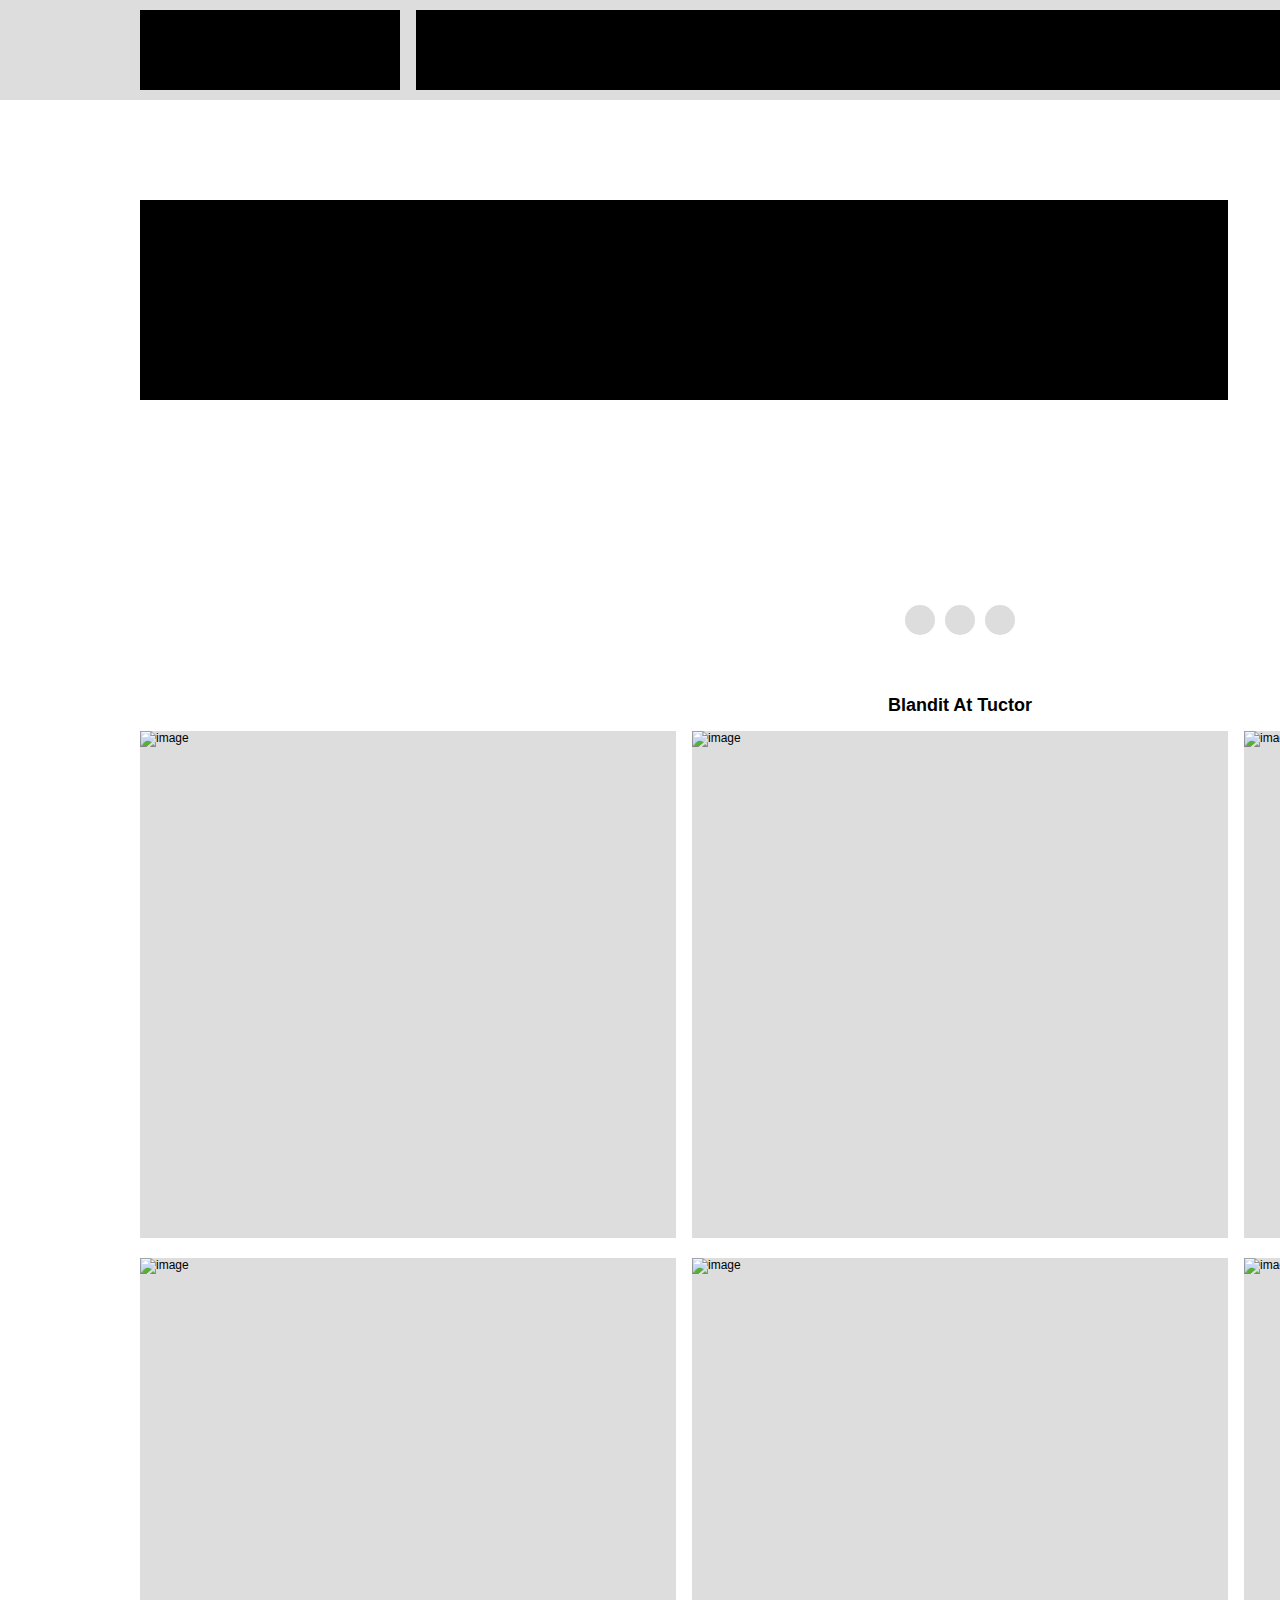
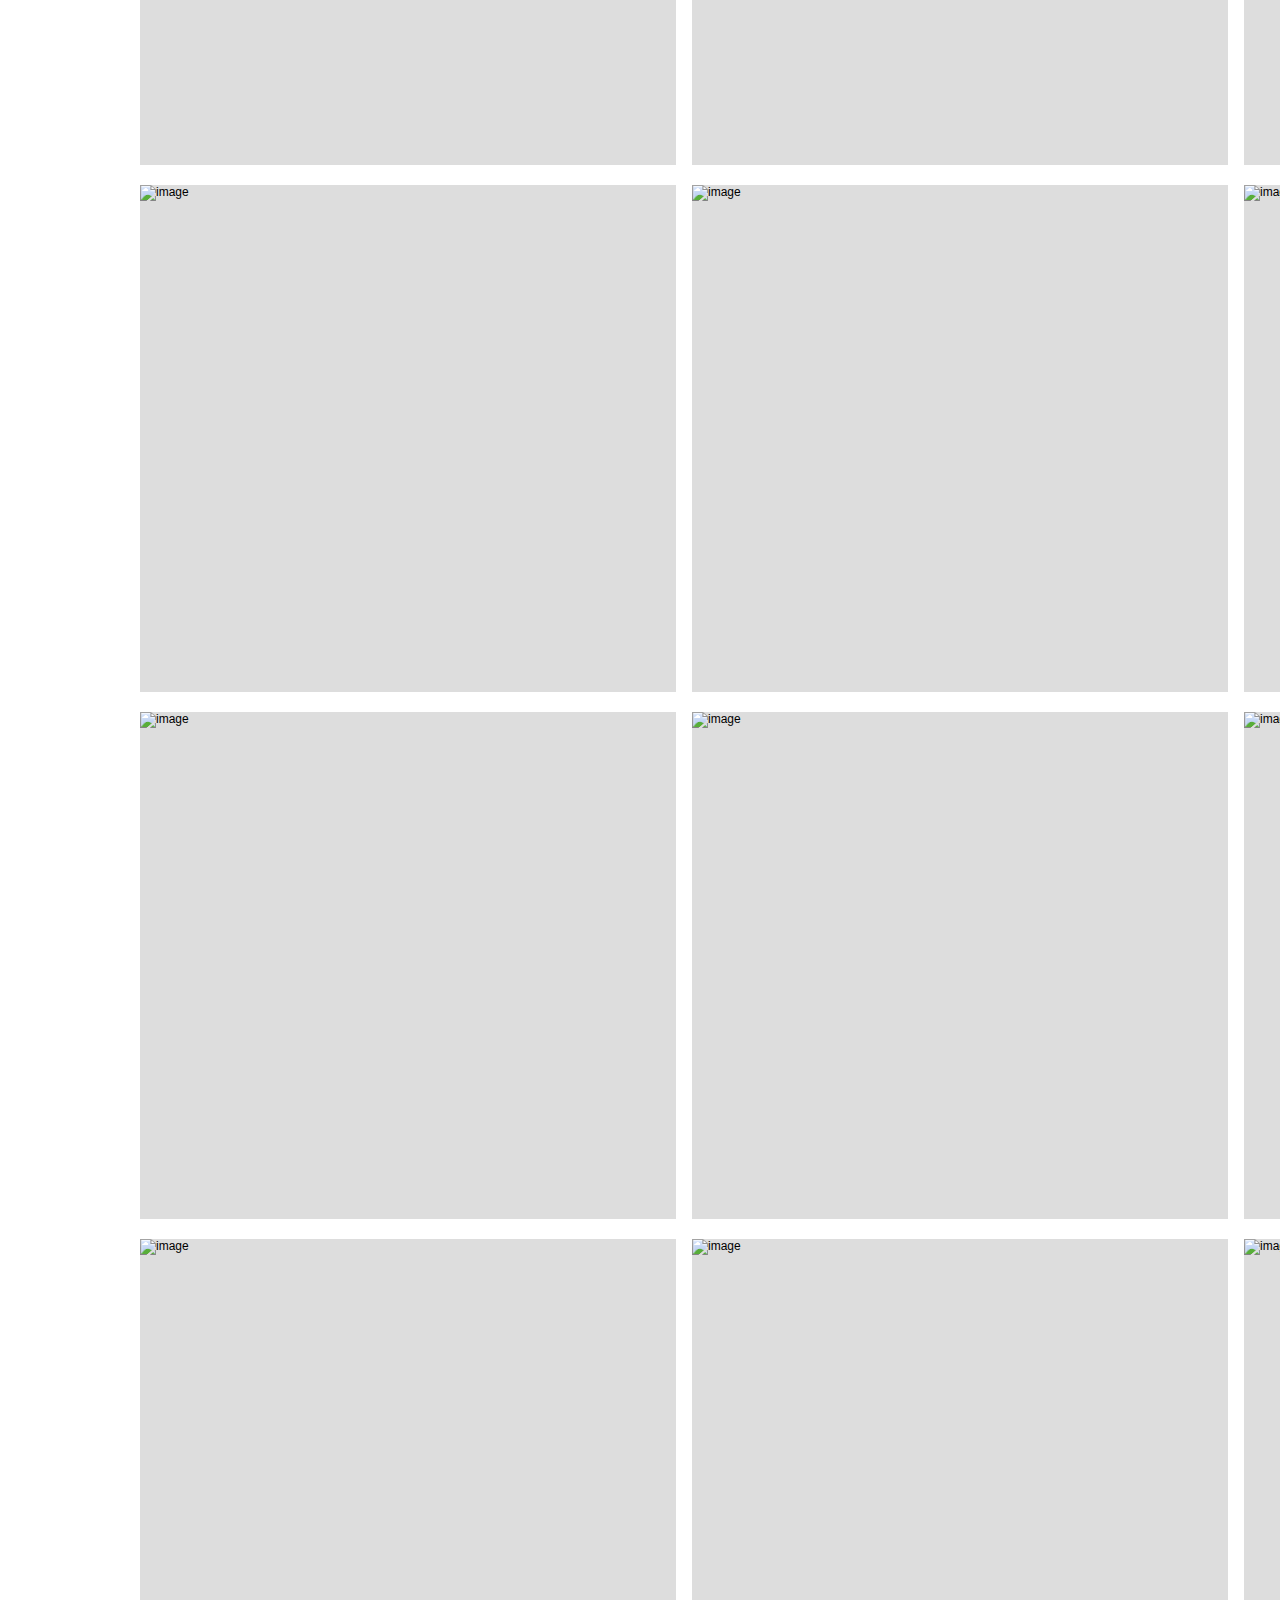
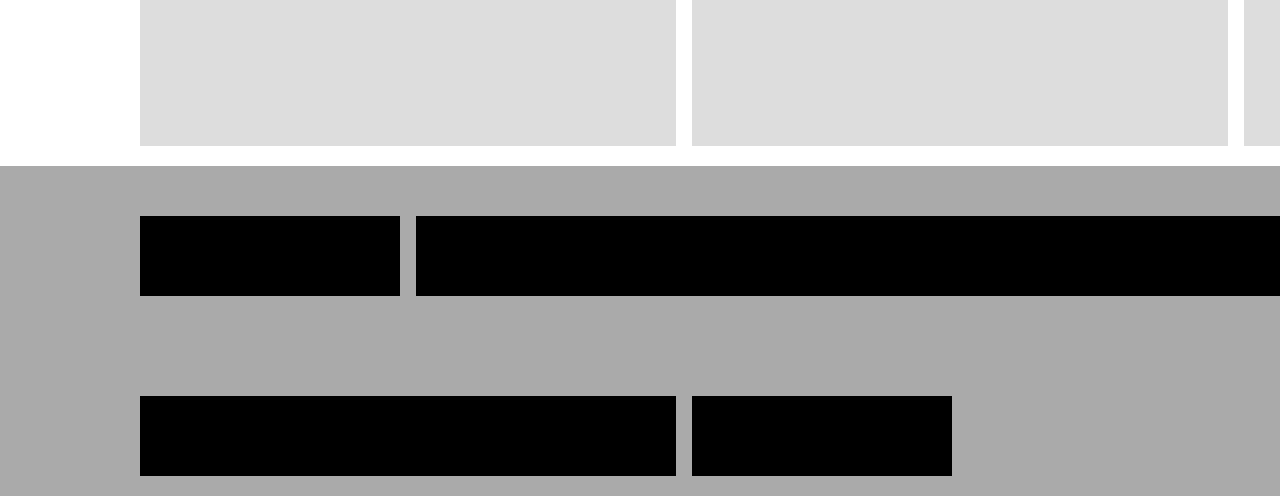
==== gallery.html @ 130a2995 "adding folders and files from original given FIP folder" ====
<!DOCTYPE html>
<html lang="en">
<head>
<meta charset="UTF-8">
<title>Web Page</title>
<link href="css/main.css" rel="stylesheet" type="text/css">
</head>
<!-- students must convert divs to semantic tags -->
<body>
	<div id="container">
        
        <div id="header-con">
            <div id="main-header" class="grid-con">
                <div id="header-box1" class="box-color">
                </div>
                <div id="main-nav" class="box-color">
                </div>
                <div id="header-box2" class="box-color">
                </div>
            </div>
        </div> 

        <main>

            <div id="gallery-hero-con">
                <div class="grid-con">
                    <div id="gallery-text" class="box-color">
                    </div>
                    <div id="gallery-controls">
                        <span class="dot"></span>
                        <span class="dot"></span>
                        <span class="dot"></span>
                    </div>
                </div>
            </div>
     
            <div class="grid-con" id="gallery">
                <h2>Blandit At Tuctor</h2>
                <div class="gallery-box">
                    <img src="https://via.placeholder.com/536x242" alt="image">
                </div>
                <div class="gallery-box">
                    <img src="https://via.placeholder.com/536x242" alt="image">
                </div>
                <div class="gallery-box">
                    <img src="https://via.placeholder.com/536x242" alt="image">
                </div>
                <div class="gallery-box">
                    <img src="https://via.placeholder.com/536x242" alt="image">
                </div>
                <div class="gallery-box">
                    <img src="https://via.placeholder.com/536x242" alt="image">
                </div>
                <div class="gallery-box">
                    <img src="https://via.placeholder.com/536x242" alt="image">
                </div>
                <div class="gallery-box">
                    <img src="https://via.placeholder.com/536x242" alt="image">
                </div>
                <div class="gallery-box">
                    <img src="https://via.placeholder.com/536x242" alt="image">
                </div>
                <div class="gallery-box">
                    <img src="https://via.placeholder.com/536x242" alt="image">
                </div>
                <div class="gallery-box">
                    <img src="https://via.placeholder.com/536x242" alt="image">
                </div>
                <div class="gallery-box">
                    <img src="https://via.placeholder.com/536x242" alt="image">
                </div>
                <div class="gallery-box">
                    <img src="https://via.placeholder.com/536x242" alt="image">
                </div>
                <div class="gallery-box">
                    <img src="https://via.placeholder.com/536x242" alt="image">
                </div>
                <div class="gallery-box">
                    <img src="https://via.placeholder.com/536x242" alt="image">
                </div>
                <div class="gallery-box">
                    <img src="https://via.placeholder.com/536x242" alt="image">
                </div>
            </div>         
        </main>

        <div id="footer-con">
            <div class="grid-con" id="footer">
                <div id="footer-logo" class="box-color">
                </div>
                <div id="footer-nav" class="box-color">
                </div>
                <div id="footer-newsletter1" class="box-color">
                </div>
                <div id="footer-newsletter2" class="box-color">
                </div>
                <div id="footer-social" class="box-color">
                </div>
            </div>
        </div>

    </div><!--end container-->  
</body>
</html>
---- css/main.css ----
@charset "UTF-8";
/* CSS Document */

/*Remove this rule on your HTML elements as you start to fill them with content*/

.box-color {
	color: #fff;
	background: #000;
	text-align: center;
	margin: 0;
}

/*basic reset*/

/*browsers have built in values for elements so we'll reset a few things to zero, you can add to this or remove items as needed*/

div,p,body,header,footer,section,article,nav { 
	margin: 0; 
	padding: 0; 
}	

img { 
	border: none; /*Remove border if image is a link*/
	margin: 0; 
	padding: 0; 
}

/*html selectors*/

body {
	font-family: "Helvetica Neue", Helvetica, Arial, sans-serif;
	font-size: 12px;
}

/* Remove underlines from links */

a {
	text-decoration: none;
}

/*hide elements from browser but show for doc outline*/

.hidden {
	display: none;
}


/*Common page elements  */

/*This is essentially a box that we place the whole site in.  
We center the box using margin 0 auto and give it a fixed width of 1920px.
1920px would fit a large monitor or tv. Sizes will vary depending on the projects
you work on and the intended audience */

#container {
	margin: 0 auto;
	width: 1920px;
}

/* this is our grid based off of our XD file */
.grid-con {
	display: grid;
	grid-template-columns: repeat(12, 122px);
	grid-column-gap: 16px;
	padding-left: 140px;
	padding-right: 140px;
}

#header-con {
	background-color: #ddd;
	padding-top: 10px;
	padding-bottom: 10px;
}

#header-box1 {
	grid-column: 1/3;
	/* Remove as content will dictate height */
	height: 80px;
}

#main-nav {
	grid-column: 3/11;
	/* Remove as content will dictate height */
	height: 80px;
}

#header-box2 {
	grid-column: 11/-1;
	/* Remove as content will dictate height */
	height: 80px;
}

/* Specific to index page desktop  */

#hero {
	margin-top: 100px;
}

#hero-text {
	grid-column: 1/8;
	/* Remove as content will dictate height */
	height: 582px;
}

#hero-image {
	grid-column: 8/-1;
	/* Remove as content will dictate height */
	height: 582px;
}

#products {
	margin-top: 100px;
	margin-bottom: 100px;
}

#products h2 {
	grid-column: 1/-1;
	text-align: center;
}

#product1 {
	grid-column: 1/5;
	/* Remove as content will dictate height */
	height: 507px;
}

#product2 {
	grid-column: 5/9;
	/* Remove as content will dictate height */
	height: 507px;
}

#product3 {
	grid-column: 9/-1;
	/* Remove as content will dictate height */
	height: 507px;
}

.product-box {
	background-color: #ddd;
}

#about-con {
	background-color: #ddd;
	padding-top: 10px;
	padding-bottom: 10px;
}

#about-title {
	text-align: center;
}

#about-text {
	grid-column: 1/8;
	/* Remove as content will dictate height */
	height: 700px;
}

#about-image {
	grid-column: 8/-1;
	/* Remove as content will dictate height */
	height: 700px;
}

#contact {
	margin-top: 100px;
	margin-bottom: 100px;
}

#contact-text {
	grid-column: 1/8;
	/* Remove as content will dictate height */
	height: 700px;
}

#contact-form {
	grid-column: 8/-1;
	/* Remove as content will dictate height */
	height: 700px;
}

/*Common page elements  */

#footer-con {
	background-color: #aaaaaa;
	padding-top: 50px;
	padding-bottom: 20px;
}

#footer-logo {
	grid-column: 1/3;
	/* Remove as content will dictate height */
	height: 80px;
}

#footer-nav {
	grid-column: 3/-1;
	/* Remove as content will dictate height */
	height: 80px;
	margin-bottom: 100px;
}

#footer-newsletter1 {
	grid-column: 1/5;
	/* Remove as content will dictate height */
	height: 80px;
}

#footer-newsletter2 {
	grid-column: 5/7;
	/* Remove as content will dictate height */
	height: 80px;
}

#footer-social {
	grid-column: 11/-1;
	/* Remove as content will dictate height */
	height: 80px;
}



/* gallery page */

#gallery-hero-con {
	background-color: #aaaaaa;
	background: url("https://via.placeholder.com/1920x580");
	height: 580px;
}

#gallery-text {
	grid-column: 1/9;
	/* Remove as content will dictate height */
	height: 200px;
	margin-top: 100px;
}

#gallery-controls {
	margin-top: 200px;
	grid-column: 6/8;
	display: flex;
	justify-content: center;
	align-items: center;
}

.dot {
	background-color: #dddddd;
	height: 30px;
	width: 30px;
	border-radius: 50%;
	margin: 5px;
  }

#gallery h2 {
	grid-column: 1/-1;
	text-align: center;
  }

.gallery-box {
	background-color: #ddd;
	grid-column: span 4 / span 4;
	/* Remove as content will dictate height */
	height: 507px;
	margin-bottom: 20px;
}
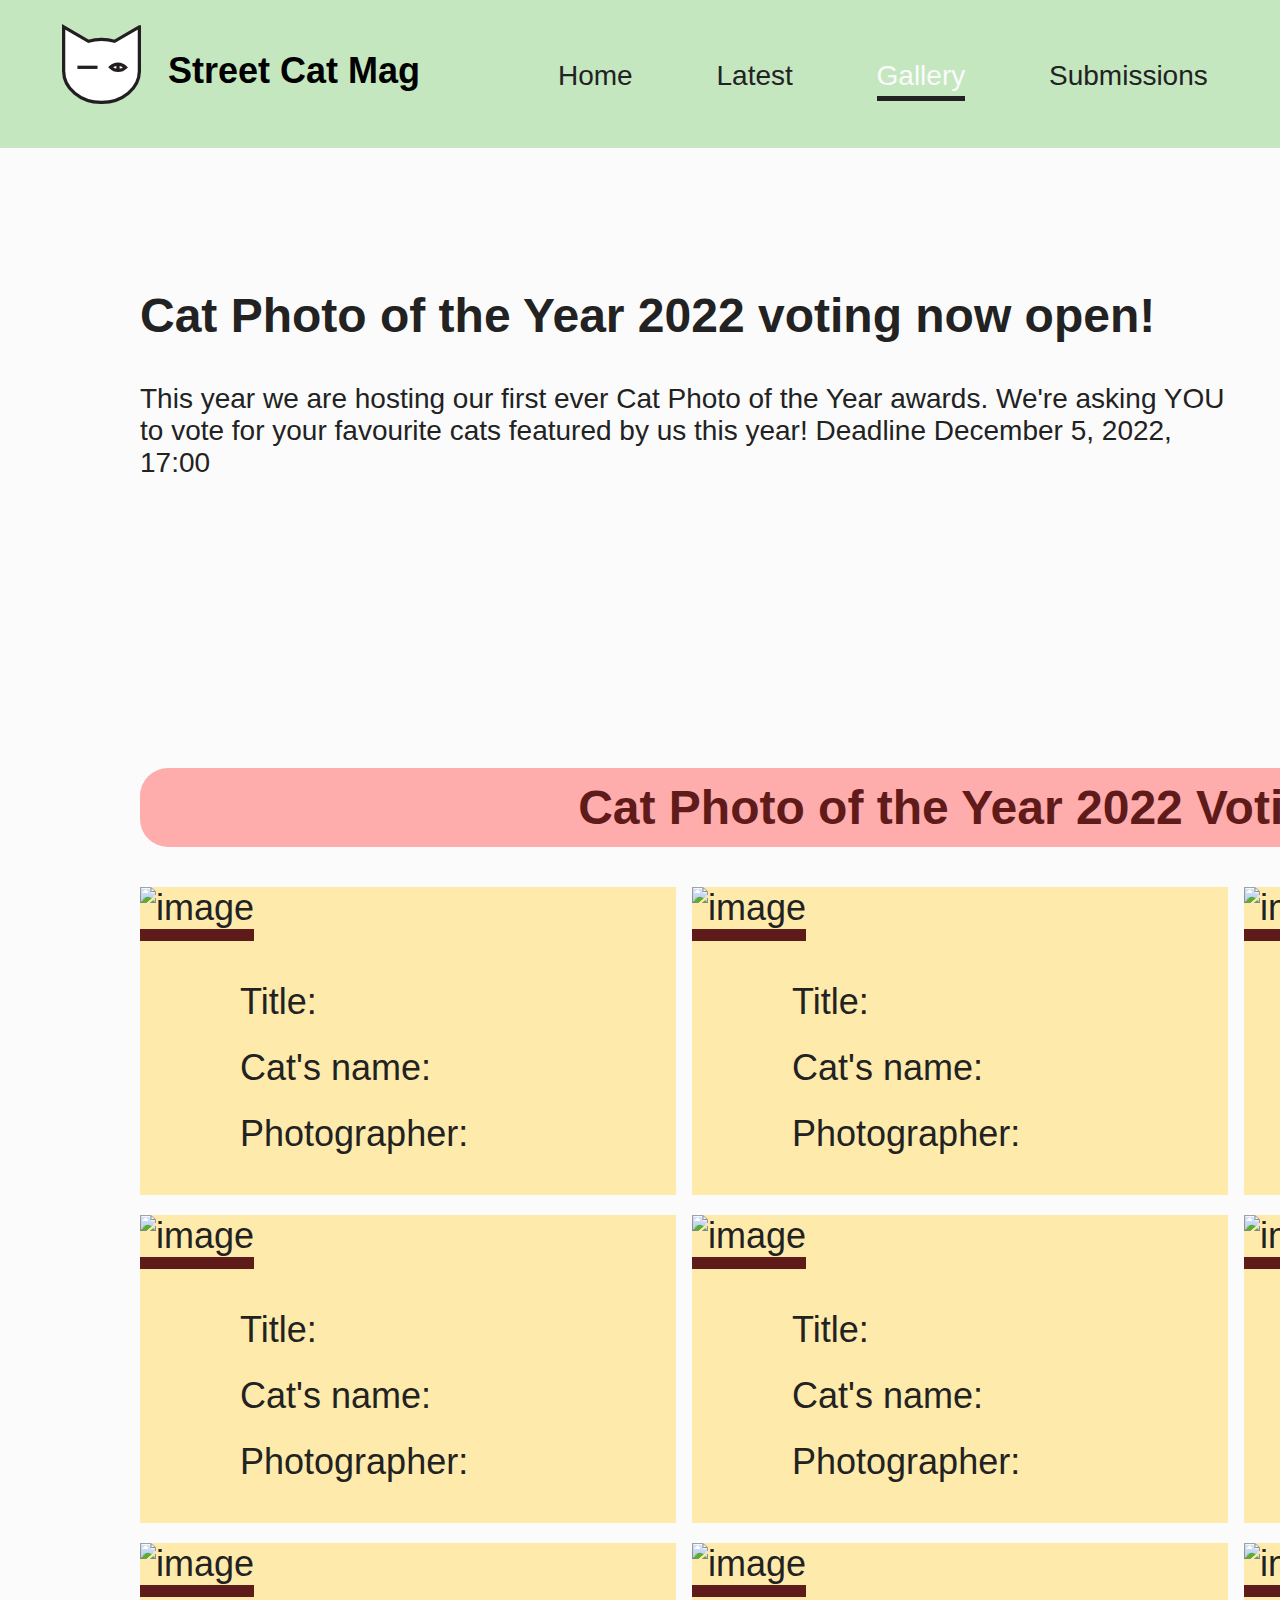
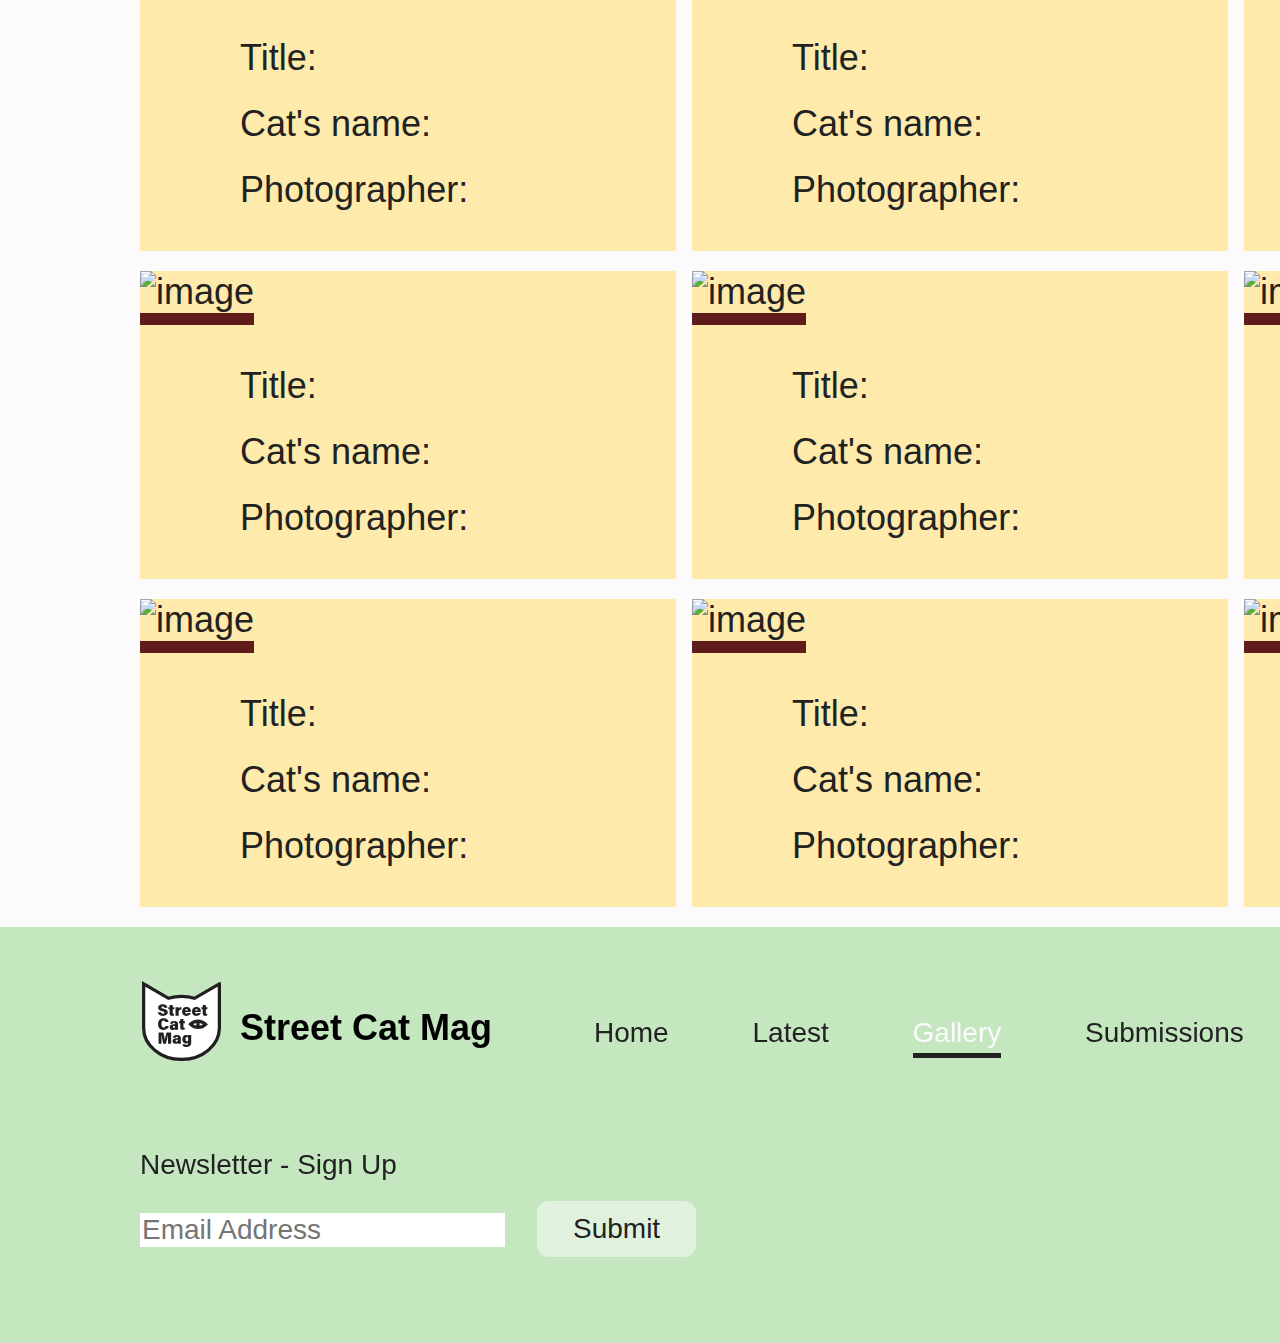
==== commit 40dd9847: "gallery.html finished" ====
--- a/gallery.html
+++ b/gallery.html
@@ -7,97 +7,204 @@
 </head>
 <!-- students must convert divs to semantic tags -->
 <body>
+    <h1 class="hidden">Street Cat Magazine</h1>
 	<div id="container">
         
-        <div id="header-con">
-            <div id="main-header" class="grid-con">
-                <div id="header-box1" class="box-color">
-                </div>
-                <div id="main-nav" class="box-color">
-                </div>
-                <div id="header-box2" class="box-color">
-                </div>
-            </div>
-        </div> 
+        <section id="header-con">
+            <header id="main-header" class="grid-con">
+                <h2 class="hidden">Header</h2>
+                <div id="header-box1">
+                    <img src="images/scm-logo-wink.svg" alt="Street Cat Mag Logo" class="logo">
+                    <h2>Street Cat Mag</h2>
+                </div>
+                <div id="main-nav">
+                    <h2 class="hidden">Main Navigation</h2>
+                    <ul>
+                        <li>
+                            <a href="index.html">Home</a>
+                        </li>
+                        <li>
+                            <a href="latest.html">Latest</a>
+                        </li>
+                        <li>
+                            <a href="gallery.html" class="active-page">Gallery</a>
+                        </li>
+                        <li>
+                            <a href="submissions.html">Submissions</a>
+                        </li>
+                        <li>
+                            <a href="about.html">About</a>
+                        </li>
+                    </ul>
+                </div>
+                <div id="search-and-login">
+                    <h2 class="hidden">Search and Login</h4>
+                    <ul>
+                        <li>
+                            <a href="search">Search</a> <!--I do not know how search functionality is linked so i have just placed an unusable link-->
+                            <a href="search"><img src="images/scm-search-vector.svg" alt="search magnifying glass" id="search-vector"></a>
+                        </li>
+                        <li>
+                            <a href="login.html">Log In</a>
+                            <a href="login.html"><img src="images/scm-login-lock-vector.svg" alt="login lock" id="login-vector"></a>
+                        </li>
+                    </ul>
+                </div>
+            </header>
+        </section>  
 
         <main>
-
-            <div id="gallery-hero-con">
-                <div class="grid-con">
-                    <div id="gallery-text" class="box-color">
+            <h2 class="hidden">Content</h2>
+            <section id="gallery-hero-con">
+                <article class="grid-con">
+                    <div id="gallery-text">
+                        <h2>Cat Photo of the Year 2022 voting now open!</h2>
+                        <p>This year we are hosting our first ever Cat Photo of the Year awards. We're asking YOU to vote for your favourite cats featured by us this year! Deadline December 5, 2022, 17:00</p>
                     </div>
                     <div id="gallery-controls">
                         <span class="dot"></span>
                         <span class="dot"></span>
                         <span class="dot"></span>
                     </div>
-                </div>
-            </div>
+                </article>
+            </section>
      
-            <div class="grid-con" id="gallery">
-                <h2>Blandit At Tuctor</h2>
-                <div class="gallery-box">
-                    <img src="https://via.placeholder.com/536x242" alt="image">
-                </div>
-                <div class="gallery-box">
-                    <img src="https://via.placeholder.com/536x242" alt="image">
-                </div>
-                <div class="gallery-box">
-                    <img src="https://via.placeholder.com/536x242" alt="image">
-                </div>
-                <div class="gallery-box">
-                    <img src="https://via.placeholder.com/536x242" alt="image">
-                </div>
-                <div class="gallery-box">
-                    <img src="https://via.placeholder.com/536x242" alt="image">
-                </div>
-                <div class="gallery-box">
-                    <img src="https://via.placeholder.com/536x242" alt="image">
-                </div>
-                <div class="gallery-box">
-                    <img src="https://via.placeholder.com/536x242" alt="image">
-                </div>
-                <div class="gallery-box">
-                    <img src="https://via.placeholder.com/536x242" alt="image">
-                </div>
-                <div class="gallery-box">
-                    <img src="https://via.placeholder.com/536x242" alt="image">
-                </div>
-                <div class="gallery-box">
-                    <img src="https://via.placeholder.com/536x242" alt="image">
-                </div>
-                <div class="gallery-box">
-                    <img src="https://via.placeholder.com/536x242" alt="image">
-                </div>
-                <div class="gallery-box">
-                    <img src="https://via.placeholder.com/536x242" alt="image">
-                </div>
-                <div class="gallery-box">
-                    <img src="https://via.placeholder.com/536x242" alt="image">
-                </div>
-                <div class="gallery-box">
-                    <img src="https://via.placeholder.com/536x242" alt="image">
-                </div>
-                <div class="gallery-box">
-                    <img src="https://via.placeholder.com/536x242" alt="image">
-                </div>
-            </div>         
+            <article class="grid-con" id="gallery">
+                <h2>Cat Photo of the Year 2022 Voting</h2>
+                <div class="gallery-box">
+                    <img src="https://via.placeholder.com/536x242" alt="image">
+                    <p>Title:</p>
+                    <p>Cat's name:</p>
+                    <p>Photographer:</p>
+                </div>
+                <div class="gallery-box">
+                    <img src="https://via.placeholder.com/536x242" alt="image">
+                    <p>Title:</p>
+                    <p>Cat's name:</p>
+                    <p>Photographer:</p>
+                </div>
+                <div class="gallery-box">
+                    <img src="https://via.placeholder.com/536x242" alt="image">
+                    <p>Title:</p>
+                    <p>Cat's name:</p>
+                    <p>Photographer:</p>
+                </div>
+                <div class="gallery-box">
+                    <img src="https://via.placeholder.com/536x242" alt="image">
+                    <p>Title:</p>
+                    <p>Cat's name:</p>
+                    <p>Photographer:</p>
+                </div>
+                <div class="gallery-box">
+                    <img src="https://via.placeholder.com/536x242" alt="image">
+                    <p>Title:</p>
+                    <p>Cat's name:</p>
+                    <p>Photographer:</p>
+                </div>
+                <div class="gallery-box">
+                    <img src="https://via.placeholder.com/536x242" alt="image">
+                    <p>Title:</p>
+                    <p>Cat's name:</p>
+                    <p>Photographer:</p>
+                </div>
+                <div class="gallery-box">
+                    <img src="https://via.placeholder.com/536x242" alt="image">
+                    <p>Title:</p>
+                    <p>Cat's name:</p>
+                    <p>Photographer:</p>
+                </div>
+                <div class="gallery-box">
+                    <img src="https://via.placeholder.com/536x242" alt="image">
+                    <p>Title:</p>
+                    <p>Cat's name:</p>
+                    <p>Photographer:</p>
+                </div>
+                <div class="gallery-box">
+                    <img src="https://via.placeholder.com/536x242" alt="image">
+                    <p>Title:</p>
+                    <p>Cat's name:</p>
+                    <p>Photographer:</p>
+                </div>
+                <div class="gallery-box">
+                    <img src="https://via.placeholder.com/536x242" alt="image">
+                    <p>Title:</p>
+                    <p>Cat's name:</p>
+                    <p>Photographer:</p>
+                </div>
+                <div class="gallery-box">
+                    <img src="https://via.placeholder.com/536x242" alt="image">
+                    <p>Title:</p>
+                    <p>Cat's name:</p>
+                    <p>Photographer:</p>
+                </div>
+                <div class="gallery-box">
+                    <img src="https://via.placeholder.com/536x242" alt="image">
+                    <p>Title:</p>
+                    <p>Cat's name:</p>
+                    <p>Photographer:</p>
+                </div>
+                <div class="gallery-box">
+                    <img src="https://via.placeholder.com/536x242" alt="image">
+                    <p>Title:</p>
+                    <p>Cat's name:</p>
+                    <p>Photographer:</p>
+                </div>
+                <div class="gallery-box">
+                    <img src="https://via.placeholder.com/536x242" alt="image">
+                    <p>Title:</p>
+                    <p>Cat's name:</p>
+                    <p>Photographer:</p>
+                </div>
+                <div class="gallery-box">
+                    <img src="https://via.placeholder.com/536x242" alt="image">
+                    <p>Title:</p>
+                    <p>Cat's name:</p>
+                    <p>Photographer:</p>
+                </div>
+            </article>         
         </main>
 
-        <div id="footer-con">
-            <div class="grid-con" id="footer">
-                <div id="footer-logo" class="box-color">
-                </div>
-                <div id="footer-nav" class="box-color">
-                </div>
-                <div id="footer-newsletter1" class="box-color">
-                </div>
-                <div id="footer-newsletter2" class="box-color">
-                </div>
-                <div id="footer-social" class="box-color">
-                </div>
-            </div>
-        </div>
+        <section id="footer-con">
+            <h2 class="hidden">Footer Container</h2>
+            <footer class="grid-con" id="footer">
+                <h2 class="hidden">Footer</h2>
+                <div id="footer-logo">
+                    <img src="images/scm-logo-mobile.svg" alt="Street Cat Mag Logo with text" class="logo">
+                    <h2>Street Cat Mag</h2>
+                </div>
+                <div id="footer-nav">
+                    <h2 class="hidden">Footer Navigation</h2>
+                    <ul>
+                        <li>
+                            <a href="index.html">Home</a>
+                        </li>
+                        <li>
+                            <a href="latest.html">Latest</a>
+                        </li>
+                        <li>
+                            <a href="gallery.html" class="active-page">Gallery</a>
+                        </li>
+                        <li>
+                            <a href="submissions.html">Submissions</a>
+                        </li>
+                        <li>
+                            <a href="about.html">About</a>
+                        </li>
+                    </ul>
+                </div>
+                <div id="footer-newsletter1">
+                    <form id="newsletter-form" method="post" action="#">
+                        <label for="email">Newsletter - Sign Up</label>      
+                        <input id="nl-signup" name="email" type="email" placeholder="Email Address">
+                        <input type="submit" value="Submit" id="submit-nl-form">
+                    </form>
+                </div>
+                <div id="footer-copyright">
+                    <h2 class="hidden">Copyright</h2>
+                    <p>Street Cat Magazine 2022</p>
+                </div>
+            </footer>
+        </section>
 
     </div><!--end container-->  
 </body>
--- a/css/main.css
+++ b/css/main.css
@@ -30,6 +30,7 @@
 body {
 	font-family: "Helvetica Neue", Helvetica, Arial, sans-serif;
 	font-size: 12px;
+	background-color: #FBFBFB;
 }
 
 /* Remove underlines from links */
@@ -67,39 +68,140 @@
 }
 
 #header-con {
-	background-color: #ddd;
-	padding-top: 10px;
-	padding-bottom: 10px;
+	background-color: #C4E7C0;
+	padding-top: 20px;
+	padding-bottom: 20px;
+	position: sticky;
+	top: 0px;
 }
 
 #header-box1 {
 	grid-column: 1/3;
-	/* Remove as content will dictate height */
-	height: 80px;
+	padding-right: 28px;
+}
+
+#header-box1 img {
+	height: 80px;
+	display: inline-block;
+	margin-left: -80px;
+	margin-top: 2px;
+	margin-bottom: 10px;
+	padding: 2px;
+	position: absolute;
+}
+
+#header-box1 h2 {
+	display: inline-block;
+	font-size: 36px;
+	position: absolute;
+	margin-left: 28px;
+	margin-right: 28px;
 }
 
 #main-nav {
 	grid-column: 3/11;
-	/* Remove as content will dictate height */
-	height: 80px;
-}
-
-#header-box2 {
+	height: 80px;
+	padding-top: 28px;
+	margin-left: 64px;
+	height: 80px;
+}
+
+#main-nav ul li {
+	display: inline;
+	font-size: 28px;
+	margin-left: 28px;
+	margin-right: 28px;
+	padding: 10px;
+}
+
+#main-nav ul li a {
+	color: #222222;
+}
+
+#main-nav ul li a:hover {
+	padding-bottom: 5px;
+	border-bottom: 5px solid #222222;
+}
+
+#main-nav ul li a.active-page {
+	color: #FBFBFB;
+	padding-bottom: 5px;
+	border-bottom: 5px solid #222222;
+}
+
+#search-and-login {
 	grid-column: 11/-1;
-	/* Remove as content will dictate height */
-	height: 80px;
+	height: 80px;
+	padding-top: 28px;
+	margin-left: -48px;
+}
+
+#search-and-login ul li {
+	display: inline;
+	font-size: 28px;
+	margin-left: -36px;
+	margin-right: 28px;
+	padding: 8px;
+}
+
+#search-and-login ul li a {
+	color: #222222;
+}
+
+#search-and-login ul li a:hover {
+	padding-bottom: 5px;
+	border-bottom: 5px solid #222222;
+}
+
+#search-vector {
+	height: 28px;
+	padding-left: 2px;
+	padding-right: 2px;
+}
+
+#login-vector {
+	height: 28px;
+	padding-left: 2px;
+	padding-right: 2px;
 }
 
 /* Specific to index page desktop  */
 
 #hero {
 	margin-top: 100px;
+	margin-bottom: -50px;
+	padding-bottom: 100px;
+	border-bottom: solid 2px #222222;
 }
 
 #hero-text {
 	grid-column: 1/8;
-	/* Remove as content will dictate height */
-	height: 582px;
+	margin-right: 48px;
+}
+
+#hero-title {
+	font-size: 48px;
+}
+
+#hero-text p {
+	font-size: 28px;
+}
+
+#read-button {
+	background-color: #518EF9;
+	font-size: 28px;
+	color: #FBFBFB;
+	margin-top: 100px;
+	padding-top: 12px;
+	padding-bottom: 12px;
+	padding-left: 36px;
+	padding-right: 36px;
+	border-radius:12px;
+	position: absolute;
+}
+
+#read-button:hover {
+	background-color: #A6C5FB;
 }
 
 #hero-image {
@@ -108,52 +210,78 @@
 	height: 582px;
 }
 
-#products {
+#latest {
 	margin-top: 100px;
 	margin-bottom: 100px;
 }
 
-#products h2 {
+#latest p {
+	margin: 48px;
+	font-size: 28px;
+}
+
+#latest h2 {
 	grid-column: 1/-1;
 	text-align: center;
-}
-
-#product1 {
+	font-size: 48px;
+}
+
+#latest1 {
 	grid-column: 1/5;
-	/* Remove as content will dictate height */
-	height: 507px;
-}
-
-#product2 {
+}
+
+#latest2 {
 	grid-column: 5/9;
-	/* Remove as content will dictate height */
-	height: 507px;
-}
-
-#product3 {
+}
+
+#latest3 {
 	grid-column: 9/-1;
-	/* Remove as content will dictate height */
-	height: 507px;
-}
-
-.product-box {
-	background-color: #ddd;
+}
+
+.latest-box {
+	background-color: #E0F2DE;
 }
 
 #about-con {
-	background-color: #ddd;
+	background-color: #FFDBDB;
 	padding-top: 10px;
 	padding-bottom: 10px;
 }
 
 #about-title {
 	text-align: center;
+	font-size: 48px;
 }
 
 #about-text {
 	grid-column: 1/8;
-	/* Remove as content will dictate height */
-	height: 700px;
+	margin-right: 48px;
+}
+
+#about-text h3 {
+	margin-top: 64px;
+	font-size: 48px;
+}
+
+#about-text p {
+	font-size: 28px;	
+}
+
+#learn-button {
+	background-color: #FEECEC;
+	font-size: 28px;
+	color: #222222;
+	margin-top: 200px;
+	padding-top: 12px;
+	padding-bottom: 12px;
+	padding-left: 36px;
+	padding-right: 36px;
+	border-radius:12px;
+	position: absolute;
+}
+
+#learn-button:hover {
+	background-color: #FFDBDB;
 }
 
 #about-image {
@@ -169,53 +297,169 @@
 
 #contact-text {
 	grid-column: 1/8;
-	/* Remove as content will dictate height */
-	height: 700px;
+	margin-right: 48px;
+}
+
+#contact-text h3 {
+	font-size: 48px;
+}
+
+#contact-text p {
+	font-size: 28px;
+	padding-bottom: 48px;
+}
+
+#contact-text p:last-of-type {
+	padding-bottom: 0px;
 }
 
 #contact-form {
 	grid-column: 8/-1;
-	/* Remove as content will dictate height */
-	height: 700px;
+	background-color: #518EF9;
+	color: #FBFBFB;
+	font-size: 28px;
+	margin-top: 48px;
+	margin-right: 48px;
+	padding: 36px;
+	padding-top: 64px;
+	padding-bottom: 32px;
+}
+
+#contact-form label {
+	display: inline-block;
+	padding-bottom: 32px;
+	position: relative;
+}
+
+#contact-form input {
+	display: inline-block;
+	font-size: 28px;
+	border: 0;
+}
+
+#contact-form textarea {
+	font-size: 28px;
+	width: 75%;
+}
+
+#submit-form {
+	background-color: #A6C5FB;
+	padding-top: 12px;
+	padding-bottom: 12px;
+	padding-left: 36px;
+	padding-right: 36px;
+	border-radius:12px;
+	position: absolute;
+}
+
+#submit-form:hover {
+	background-color: #518EF9;
 }
 
 /*Common page elements  */
 
 #footer-con {
-	background-color: #aaaaaa;
+	background-color: #C4E7C0;
 	padding-top: 50px;
-	padding-bottom: 20px;
-}
-
-#footer-logo {
+	padding-bottom: 50px;
+}
+
+#footer-logo img {
 	grid-column: 1/3;
-	/* Remove as content will dictate height */
-	height: 80px;
+	height: 80px;
+	display: inline-block;
+	margin-top: 2px;
+	margin-bottom: 10px;
+	padding: 2px;
+	position: absolute;
+}
+
+#footer-logo h2 {
+	display: inline-block;
+	font-size: 36px;
+	position: absolute;
+	margin-left: 100px;
+	margin-right: 100px;
 }
 
 #footer-nav {
 	grid-column: 3/-1;
-	/* Remove as content will dictate height */
-	height: 80px;
-	margin-bottom: 100px;
-}
-
-#footer-newsletter1 {
-	grid-column: 1/5;
-	/* Remove as content will dictate height */
-	height: 80px;
-}
-
-#footer-newsletter2 {
-	grid-column: 5/7;
-	/* Remove as content will dictate height */
-	height: 80px;
-}
-
-#footer-social {
+	height: 80px;
+	padding-top: 28px;
+	margin-left: 100px;
+	margin-bottom: 64px;
+	height: 80px;
+	position: relative;
+}
+
+#footer-nav ul li {
+	display: inline;
+	font-size: 28px;
+	margin-left: 28px;
+	margin-right: 28px;
+	padding: 10px;
+}
+
+#footer-nav ul li a {
+	color: #222222;
+}
+
+#footer-nav ul li a:hover {
+	padding-bottom: 5px;
+	border-bottom: 5px solid #222222;
+}
+
+#footer-nav ul li a.active-page {
+	color: #FBFBFB;
+	padding-bottom: 5px;
+	border-bottom: 5px solid #222222;
+}
+
+#newsletter-form {
+	grid-column: 1/7;
+	height: 80px;
+	display: inline-block;
+	font-size: 28px;
+	color: #222222;
+}
+
+#newsletter-form label {
+	display: inline-block;
+	padding-bottom: 32px;
+	position: relative;
+}
+
+#newsletter-form input {
+	display: inline-block;
+	color: #222222;
+	font-size: 28px;
+	border: none;
+	margin-right: 32px;
+}
+
+#submit-nl-form {
+	display: inline-block;
+	background-color: #E0F2DE;
+	margin-top: -12px;
+	padding-top: 12px;
+	padding-bottom: 12px;
+	padding-left: 36px;
+	padding-right: 36px;
+	border-radius:12px;
+	position: absolute;
+}
+
+#submit-nl-form:hover {
+	background-color: #C4E7C0;
+}
+
+#footer-copyright {
 	grid-column: 11/-1;
-	/* Remove as content will dictate height */
-	height: 80px;
+	height: 80px;
+	margin-top: 64px;
+	margin-left: -100px;
+	font-size: 28px;
+	color: #222222;
 }
 
 
@@ -223,20 +467,26 @@
 /* gallery page */
 
 #gallery-hero-con {
-	background-color: #aaaaaa;
+	background-color: rgba(251, 251, 251, 0.5);
+	background-blend-mode: overlay;
 	background: url("https://via.placeholder.com/1920x580");
 	height: 580px;
 }
 
 #gallery-text {
 	grid-column: 1/9;
-	/* Remove as content will dictate height */
-	height: 200px;
+	color: #222222;
 	margin-top: 100px;
+	font-size: 28px;
+}
+
+#gallery-text h2 {
+	font-size: 48px;
+	color: #222222;
 }
 
 #gallery-controls {
-	margin-top: 200px;
+	margin-top: 160px;
 	grid-column: 6/8;
 	display: flex;
 	justify-content: center;
@@ -244,7 +494,7 @@
 }
 
 .dot {
-	background-color: #dddddd;
+	background-color: #FBFBFB;
 	height: 30px;
 	width: 30px;
 	border-radius: 50%;
@@ -254,12 +504,36 @@
 #gallery h2 {
 	grid-column: 1/-1;
 	text-align: center;
+	padding: 12px;
+	border-radius: 28px;
+	background-color: #FFACAC; 
+	font-size: 48px;
+	color: #5F1A1A;
   }
 
 .gallery-box {
-	background-color: #ddd;
+	background-color: #FEEAAB;
 	grid-column: span 4 / span 4;
-	/* Remove as content will dictate height */
-	height: 507px;
 	margin-bottom: 20px;
+	color: #222222;
+	font-size: 36px;
+}
+
+.gallery-box img {
+	border-bottom: solid 12px #5F1A1A;
+}
+
+
+.gallery-box p:first-of-type {
+	margin-top: 28px;
+}
+.gallery-box p {
+	padding-left: 100px;
+	padding-right: 100px;
+	padding-bottom: 12px;
+	padding-top: 12px;
+}
+
+.gallery-box p:last-of-type {
+	margin-bottom: 28px;
 }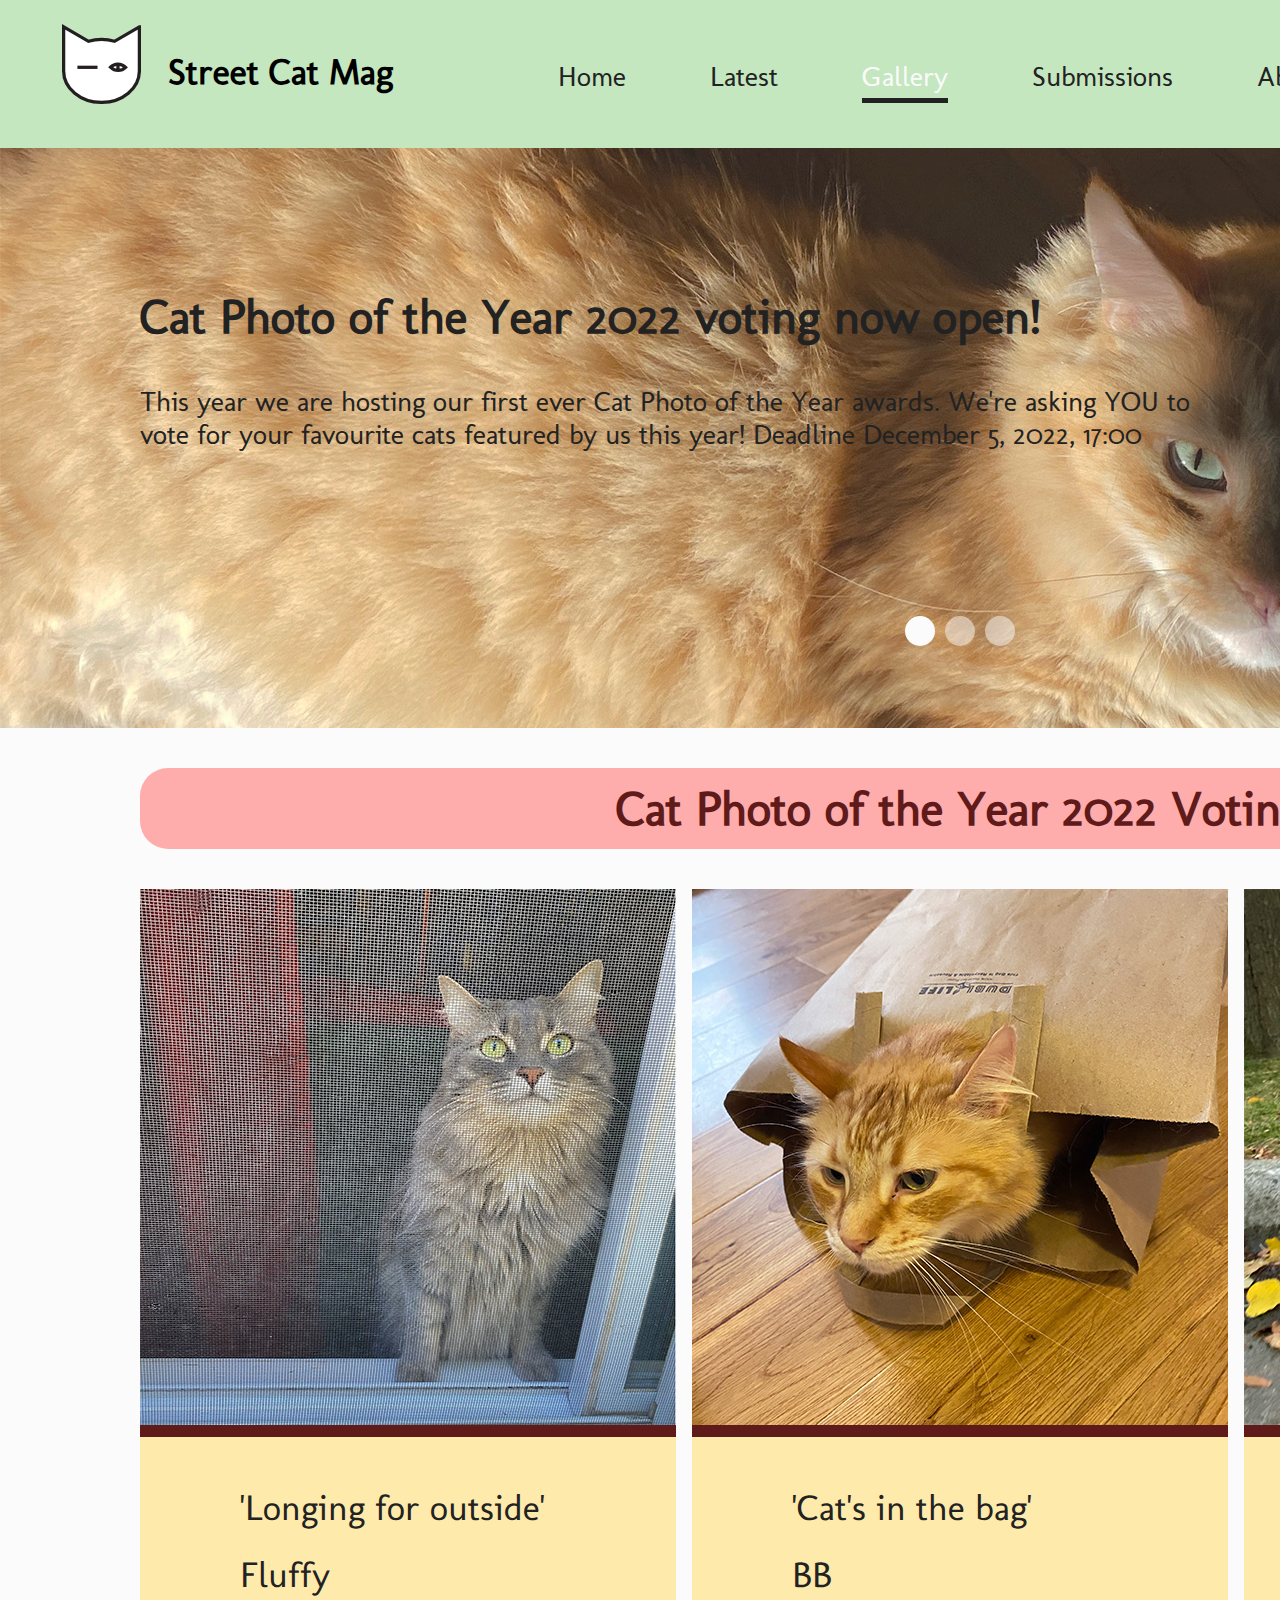
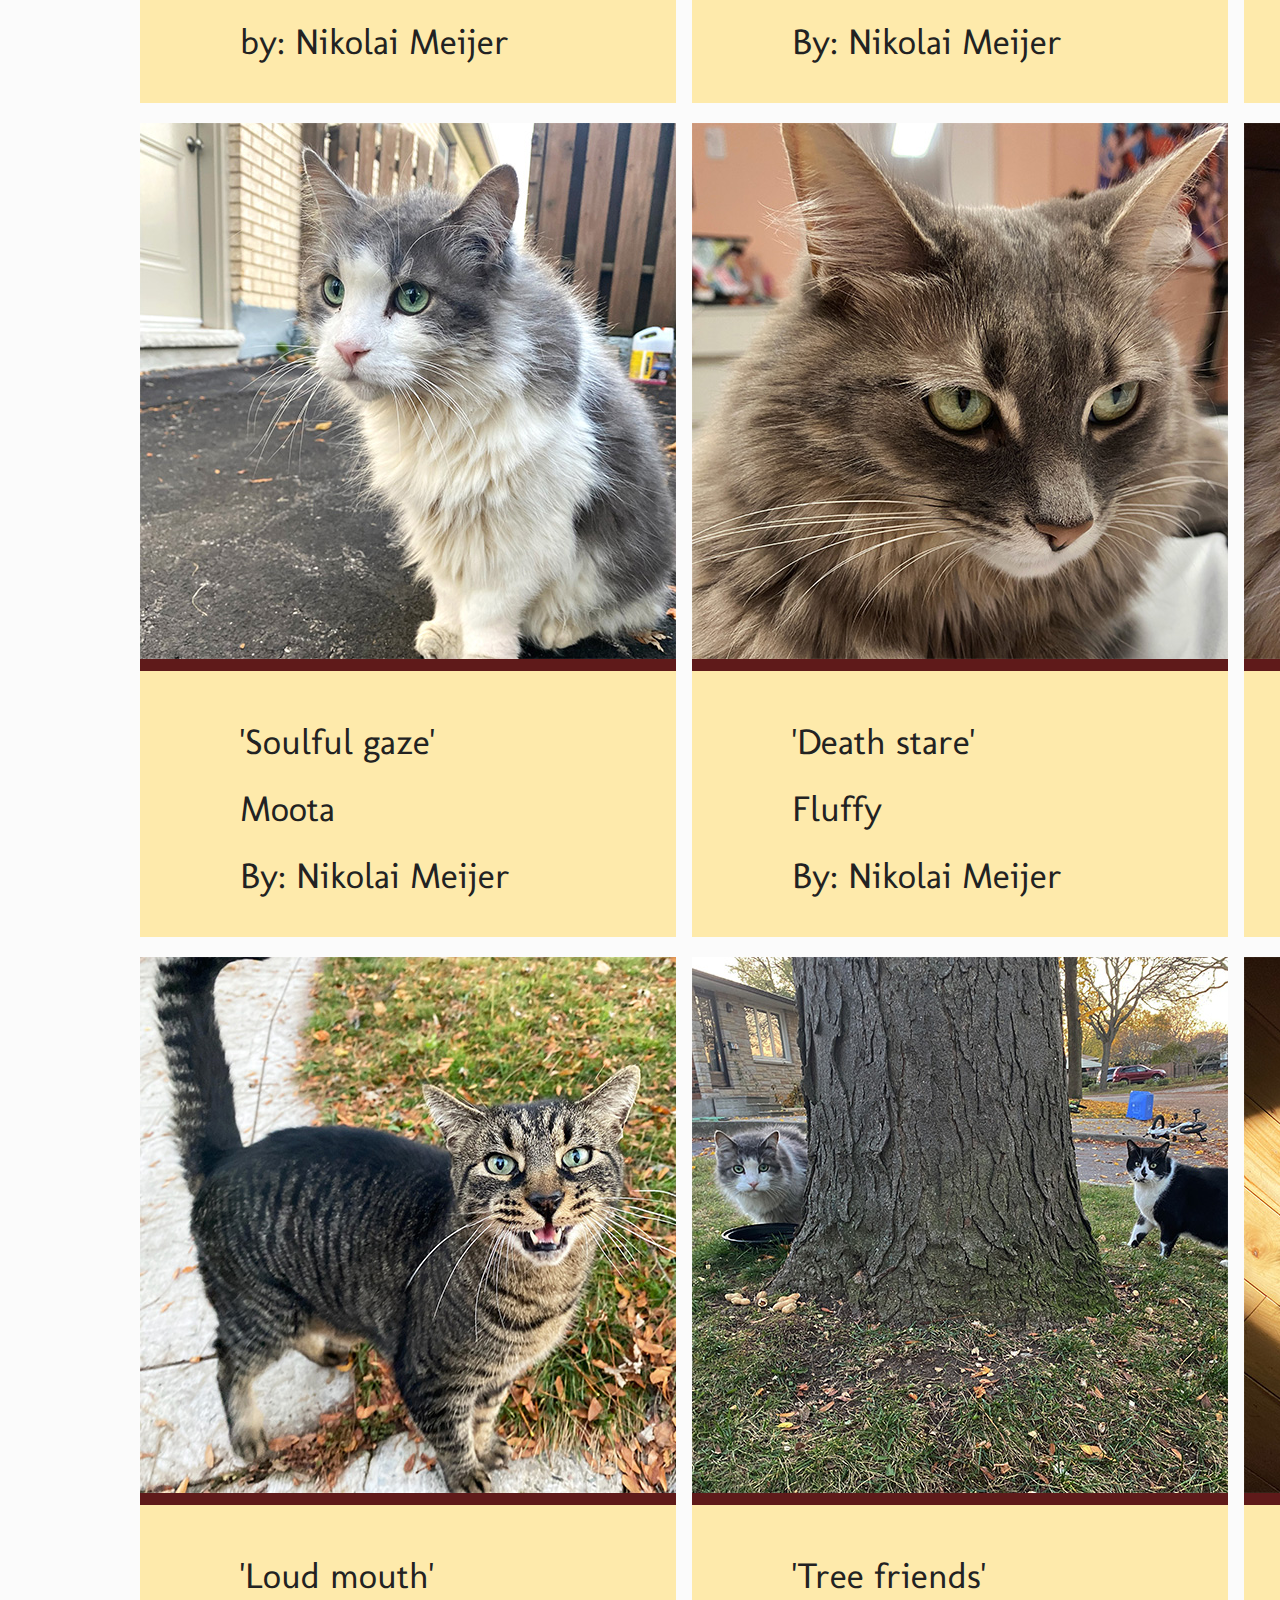
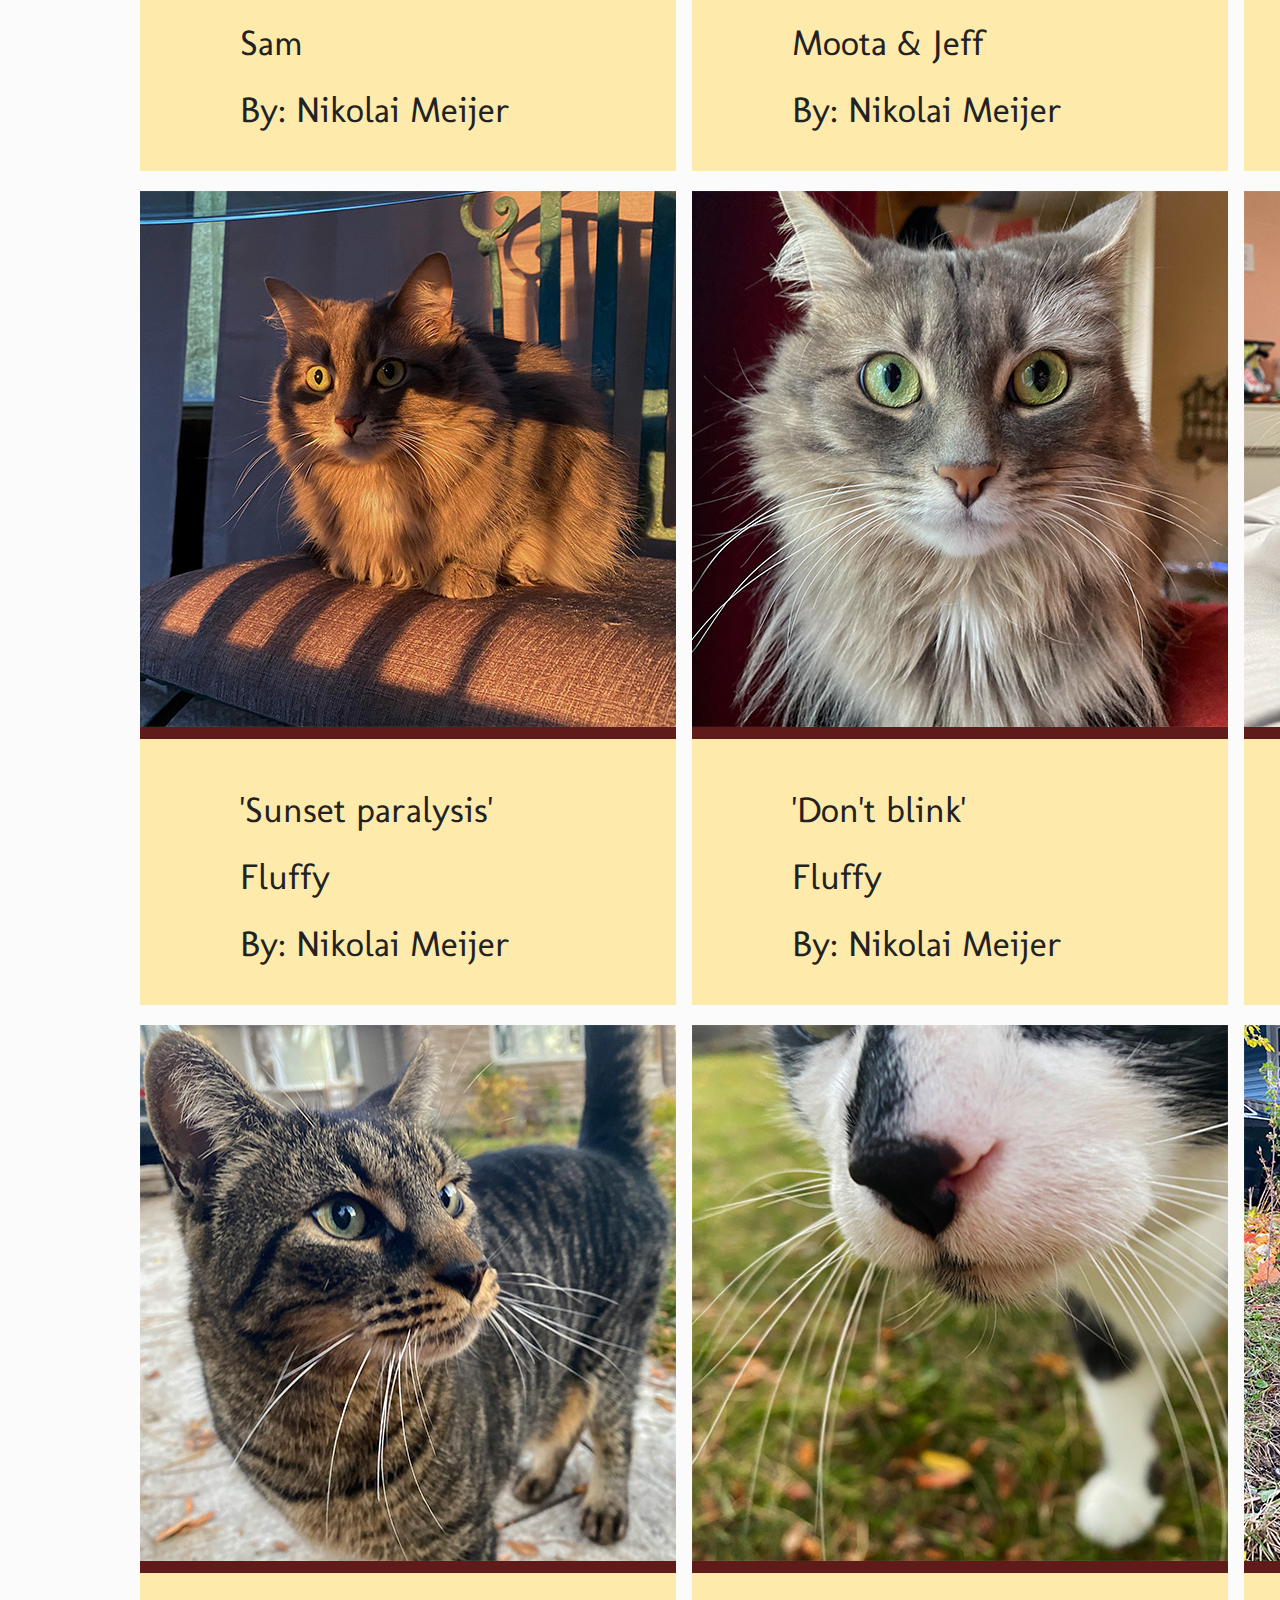
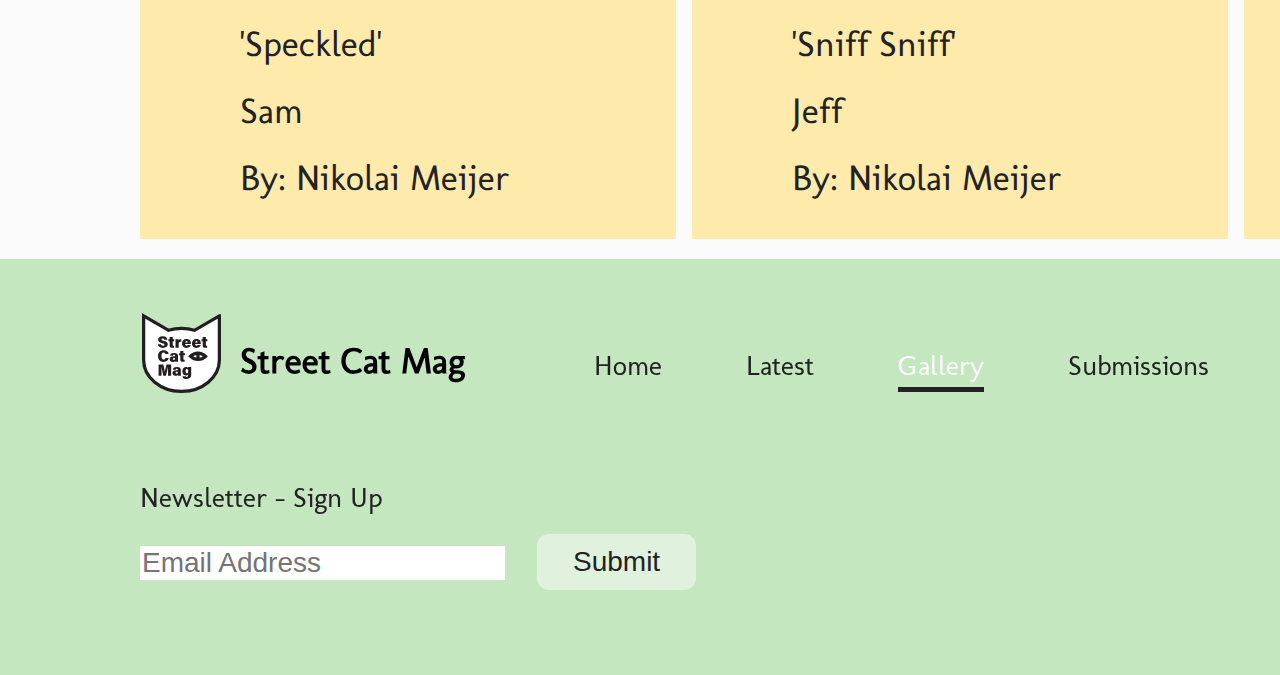
==== commit 006d5d37: "Added photos and fonts" ====
--- a/gallery.html
+++ b/gallery.html
@@ -2,7 +2,12 @@
 <html lang="en">
 <head>
 <meta charset="UTF-8">
-<title>Web Page</title>
+<title>Street Cat Mag - Gallery</title>
+
+<link rel="preconnect" href="https://fonts.googleapis.com">
+<link rel="preconnect" href="https://fonts.gstatic.com" crossorigin>
+<link href="https://fonts.googleapis.com/css2?family=Molengo&display=swap" rel="stylesheet">
+
 <link href="css/main.css" rel="stylesheet" type="text/css">
 </head>
 <!-- students must convert divs to semantic tags -->
@@ -11,6 +16,7 @@
 	<div id="container">
         
         <section id="header-con">
+            <h2 class="hidden">Header Container</h2>
             <header id="main-header" class="grid-con">
                 <h2 class="hidden">Header</h2>
                 <div id="header-box1">
@@ -38,7 +44,7 @@
                     </ul>
                 </div>
                 <div id="search-and-login">
-                    <h2 class="hidden">Search and Login</h4>
+                    <h2 class="hidden">Search and Login</h2>
                     <ul>
                         <li>
                             <a href="search">Search</a> <!--I do not know how search functionality is linked so i have just placed an unusable link-->
@@ -56,6 +62,7 @@
         <main>
             <h2 class="hidden">Content</h2>
             <section id="gallery-hero-con">
+                <h2 class="hidden">Hero Banner</h2>
                 <article class="grid-con">
                     <div id="gallery-text">
                         <h2>Cat Photo of the Year 2022 voting now open!</h2>
@@ -72,94 +79,94 @@
             <article class="grid-con" id="gallery">
                 <h2>Cat Photo of the Year 2022 Voting</h2>
                 <div class="gallery-box">
-                    <img src="https://via.placeholder.com/536x242" alt="image">
-                    <p>Title:</p>
-                    <p>Cat's name:</p>
-                    <p>Photographer:</p>
-                </div>
-                <div class="gallery-box">
-                    <img src="https://via.placeholder.com/536x242" alt="image">
-                    <p>Title:</p>
-                    <p>Cat's name:</p>
-                    <p>Photographer:</p>
-                </div>
-                <div class="gallery-box">
-                    <img src="https://via.placeholder.com/536x242" alt="image">
-                    <p>Title:</p>
-                    <p>Cat's name:</p>
-                    <p>Photographer:</p>
-                </div>
-                <div class="gallery-box">
-                    <img src="https://via.placeholder.com/536x242" alt="image">
-                    <p>Title:</p>
-                    <p>Cat's name:</p>
-                    <p>Photographer:</p>
-                </div>
-                <div class="gallery-box">
-                    <img src="https://via.placeholder.com/536x242" alt="image">
-                    <p>Title:</p>
-                    <p>Cat's name:</p>
-                    <p>Photographer:</p>
-                </div>
-                <div class="gallery-box">
-                    <img src="https://via.placeholder.com/536x242" alt="image">
-                    <p>Title:</p>
-                    <p>Cat's name:</p>
-                    <p>Photographer:</p>
-                </div>
-                <div class="gallery-box">
-                    <img src="https://via.placeholder.com/536x242" alt="image">
-                    <p>Title:</p>
-                    <p>Cat's name:</p>
-                    <p>Photographer:</p>
-                </div>
-                <div class="gallery-box">
-                    <img src="https://via.placeholder.com/536x242" alt="image">
-                    <p>Title:</p>
-                    <p>Cat's name:</p>
-                    <p>Photographer:</p>
-                </div>
-                <div class="gallery-box">
-                    <img src="https://via.placeholder.com/536x242" alt="image">
-                    <p>Title:</p>
-                    <p>Cat's name:</p>
-                    <p>Photographer:</p>
-                </div>
-                <div class="gallery-box">
-                    <img src="https://via.placeholder.com/536x242" alt="image">
-                    <p>Title:</p>
-                    <p>Cat's name:</p>
-                    <p>Photographer:</p>
-                </div>
-                <div class="gallery-box">
-                    <img src="https://via.placeholder.com/536x242" alt="image">
-                    <p>Title:</p>
-                    <p>Cat's name:</p>
-                    <p>Photographer:</p>
-                </div>
-                <div class="gallery-box">
-                    <img src="https://via.placeholder.com/536x242" alt="image">
-                    <p>Title:</p>
-                    <p>Cat's name:</p>
-                    <p>Photographer:</p>
-                </div>
-                <div class="gallery-box">
-                    <img src="https://via.placeholder.com/536x242" alt="image">
-                    <p>Title:</p>
-                    <p>Cat's name:</p>
-                    <p>Photographer:</p>
-                </div>
-                <div class="gallery-box">
-                    <img src="https://via.placeholder.com/536x242" alt="image">
-                    <p>Title:</p>
-                    <p>Cat's name:</p>
-                    <p>Photographer:</p>
-                </div>
-                <div class="gallery-box">
-                    <img src="https://via.placeholder.com/536x242" alt="image">
-                    <p>Title:</p>
-                    <p>Cat's name:</p>
-                    <p>Photographer:</p>
+                    <img src="images/scm-gallery1.jpg" alt="window cat">
+                    <p>'Longing for outside'</p>
+                    <p>Fluffy</p>
+                    <p>by: Nikolai Meijer</p>
+                </div>
+                <div class="gallery-box">
+                    <img src="images/scm-gallery2.jpg" alt="cat in a bag">
+                    <p>'Cat's in the bag'</p>
+                    <p>BB</p>
+                    <p>By: Nikolai Meijer</p>
+                </div>
+                <div class="gallery-box">
+                    <img src="images/scm-gallery3.jpg" alt="cat walking">
+                    <p>'He approaches'</p>
+                    <p>Jeff</p>
+                    <p>By: Nikolai Meijer</p>
+                </div>
+                <div class="gallery-box">
+                    <img src="images/scm-gallery4.jpg" alt="cat looking away">
+                    <p>'Soulful gaze'</p>
+                    <p>Moota</p>
+                    <p>By: Nikolai Meijer</p>
+                </div>
+                <div class="gallery-box">
+                    <img src="images/scm-gallery5.jpg" alt="cat glaring">
+                    <p>'Death stare'</p>
+                    <p>Fluffy</p>
+                    <p>By: Nikolai Meijer</p>
+                </div>
+                <div class="gallery-box">
+                    <img src="images/scm-gallery6.jpg" alt="cat sitting in the sun">
+                    <p>'Heavenly lighting'</p>
+                    <p>BB</p>
+                    <p>By: Nikolai Meijer</p>
+                </div>
+                <div class="gallery-box">
+                    <img src="images/scm-gallery7.jpg" alt="cat meowing">
+                    <p>'Loud mouth'</p>
+                    <p>Sam</p>
+                    <p>By: Nikolai Meijer</p>
+                </div>
+                <div class="gallery-box">
+                    <img src="images/scm-gallery8.jpg" alt="cats on opposite sides of a tree">
+                    <p>'Tree friends'</p>
+                    <p>Moota & Jeff</p>
+                    <p>By: Nikolai Meijer</p>
+                </div>
+                <div class="gallery-box">
+                    <img src="images/scm-gallery9.jpg" alt="cat basking in sun">
+                    <p>'Basking'</p>
+                    <p>BB</p>
+                    <p>By: Nikolai Meijer</p>
+                </div>
+                <div class="gallery-box">
+                    <img src="images/scm-gallery10.jpg" alt="cat lit up by sunset">
+                    <p>'Sunset paralysis'</p>
+                    <p>Fluffy</p>
+                    <p>By: Nikolai Meijer</p>
+                </div>
+                <div class="gallery-box">
+                    <img src="images/scm-gallery11.jpg" alt="cat staring into your soul">
+                    <p>'Don't blink'</p>
+                    <p>Fluffy</p>
+                    <p>By: Nikolai Meijer</p>
+                </div>
+                <div class="gallery-box">
+                    <img src="images/scm-gallery12.jpg" alt="cat sitting like the sphinx">
+                    <p>'The Sphinx'</p>
+                    <p>Fluffy</p>
+                    <p>By: Nikolai Meijer</p>
+                </div>
+                <div class="gallery-box">
+                    <img src="images/scm-gallery13.jpg" alt="speckled cat">
+                    <p>'Speckled'</p>
+                    <p>Sam</p>
+                    <p>By: Nikolai Meijer</p>
+                </div>
+                <div class="gallery-box">
+                    <img src="images/scm-gallery14.jpg" alt="can sniffing camera">
+                    <p>'Sniff Sniff'</p>
+                    <p>Jeff</p>
+                    <p>By: Nikolai Meijer</p>
+                </div>
+                <div class="gallery-box">
+                    <img src="images/scm-gallery15.jpg" alt="just a little cat">
+                    <p>'Just a little guy'</p>
+                    <p>Jambo</p>
+                    <p>By: Nikolai Meijer</p>
                 </div>
             </article>         
         </main>
@@ -195,7 +202,7 @@
                 <div id="footer-newsletter1">
                     <form id="newsletter-form" method="post" action="#">
                         <label for="email">Newsletter - Sign Up</label>      
-                        <input id="nl-signup" name="email" type="email" placeholder="Email Address">
+                        <input id="email" name="email" type="email" placeholder="Email Address">
                         <input type="submit" value="Submit" id="submit-nl-form">
                     </form>
                 </div>
--- a/css/main.css
+++ b/css/main.css
@@ -27,8 +27,10 @@
 
 /*html selectors*/
 
+@import url('https://fonts.googleapis.com/css2?family=Molengo&display=swap');
+
 body {
-	font-family: "Helvetica Neue", Helvetica, Arial, sans-serif;
+	font-family: "Molengo";
 	font-size: 12px;
 	background-color: #FBFBFB;
 }
@@ -180,6 +182,7 @@
 }
 
 #hero-title {
+	color: #222222;
 	font-size: 48px;
 }
 
@@ -286,7 +289,8 @@
 
 #about-image {
 	grid-column: 8/-1;
-	/* Remove as content will dictate height */
+	border-radius: 50%;
+	margin: 28px;
 	height: 700px;
 }
 
@@ -467,9 +471,9 @@
 /* gallery page */
 
 #gallery-hero-con {
-	background-color: rgba(251, 251, 251, 0.5);
+	background: url("../images/scm-gallery-hero.jpg");
+	background-color: rgba(251, 251, 251, 0.1);
 	background-blend-mode: overlay;
-	background: url("https://via.placeholder.com/1920x580");
 	height: 580px;
 }
 
@@ -493,8 +497,12 @@
 	align-items: center;
 }
 
+.dot:first-of-type {
+	background-color: #FBFBFB;
+}
+
 .dot {
-	background-color: #FBFBFB;
+	background-color: rgba(251, 251, 251, 0.5);
 	height: 30px;
 	width: 30px;
 	border-radius: 50%;
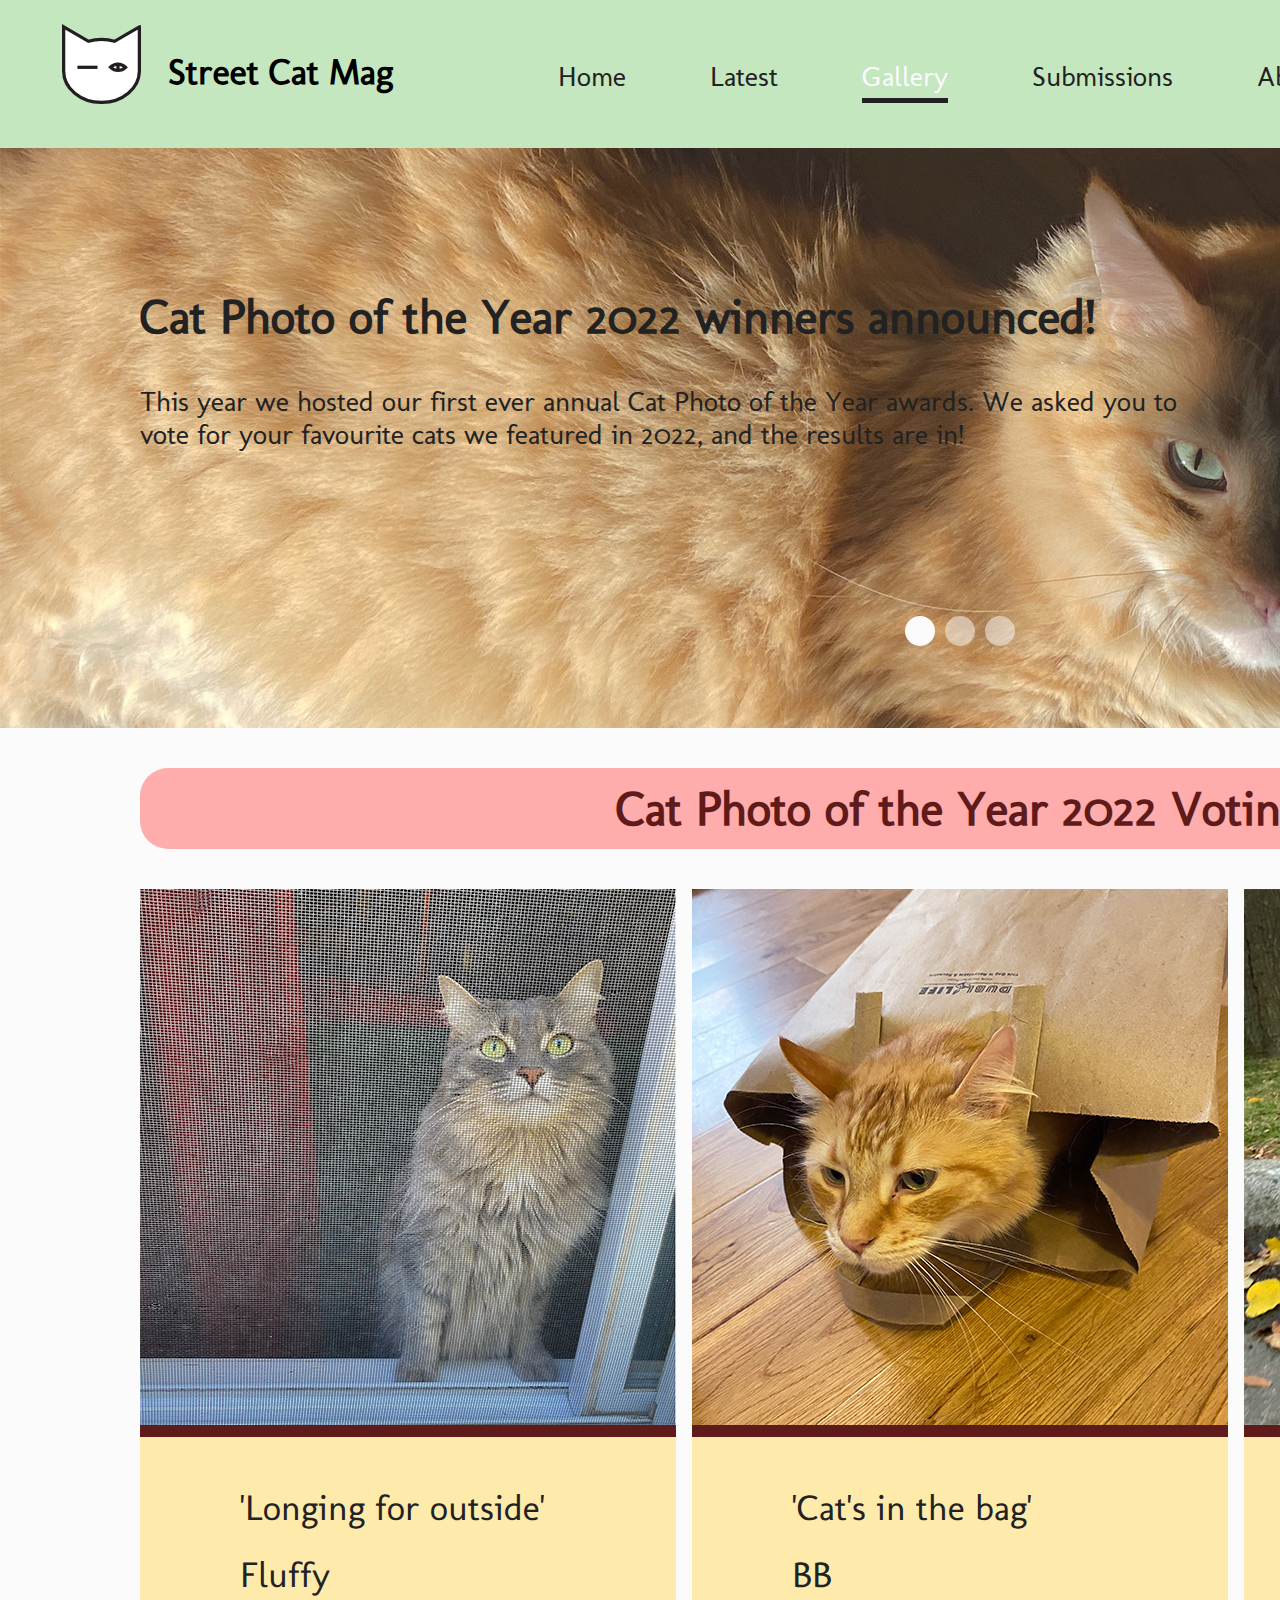
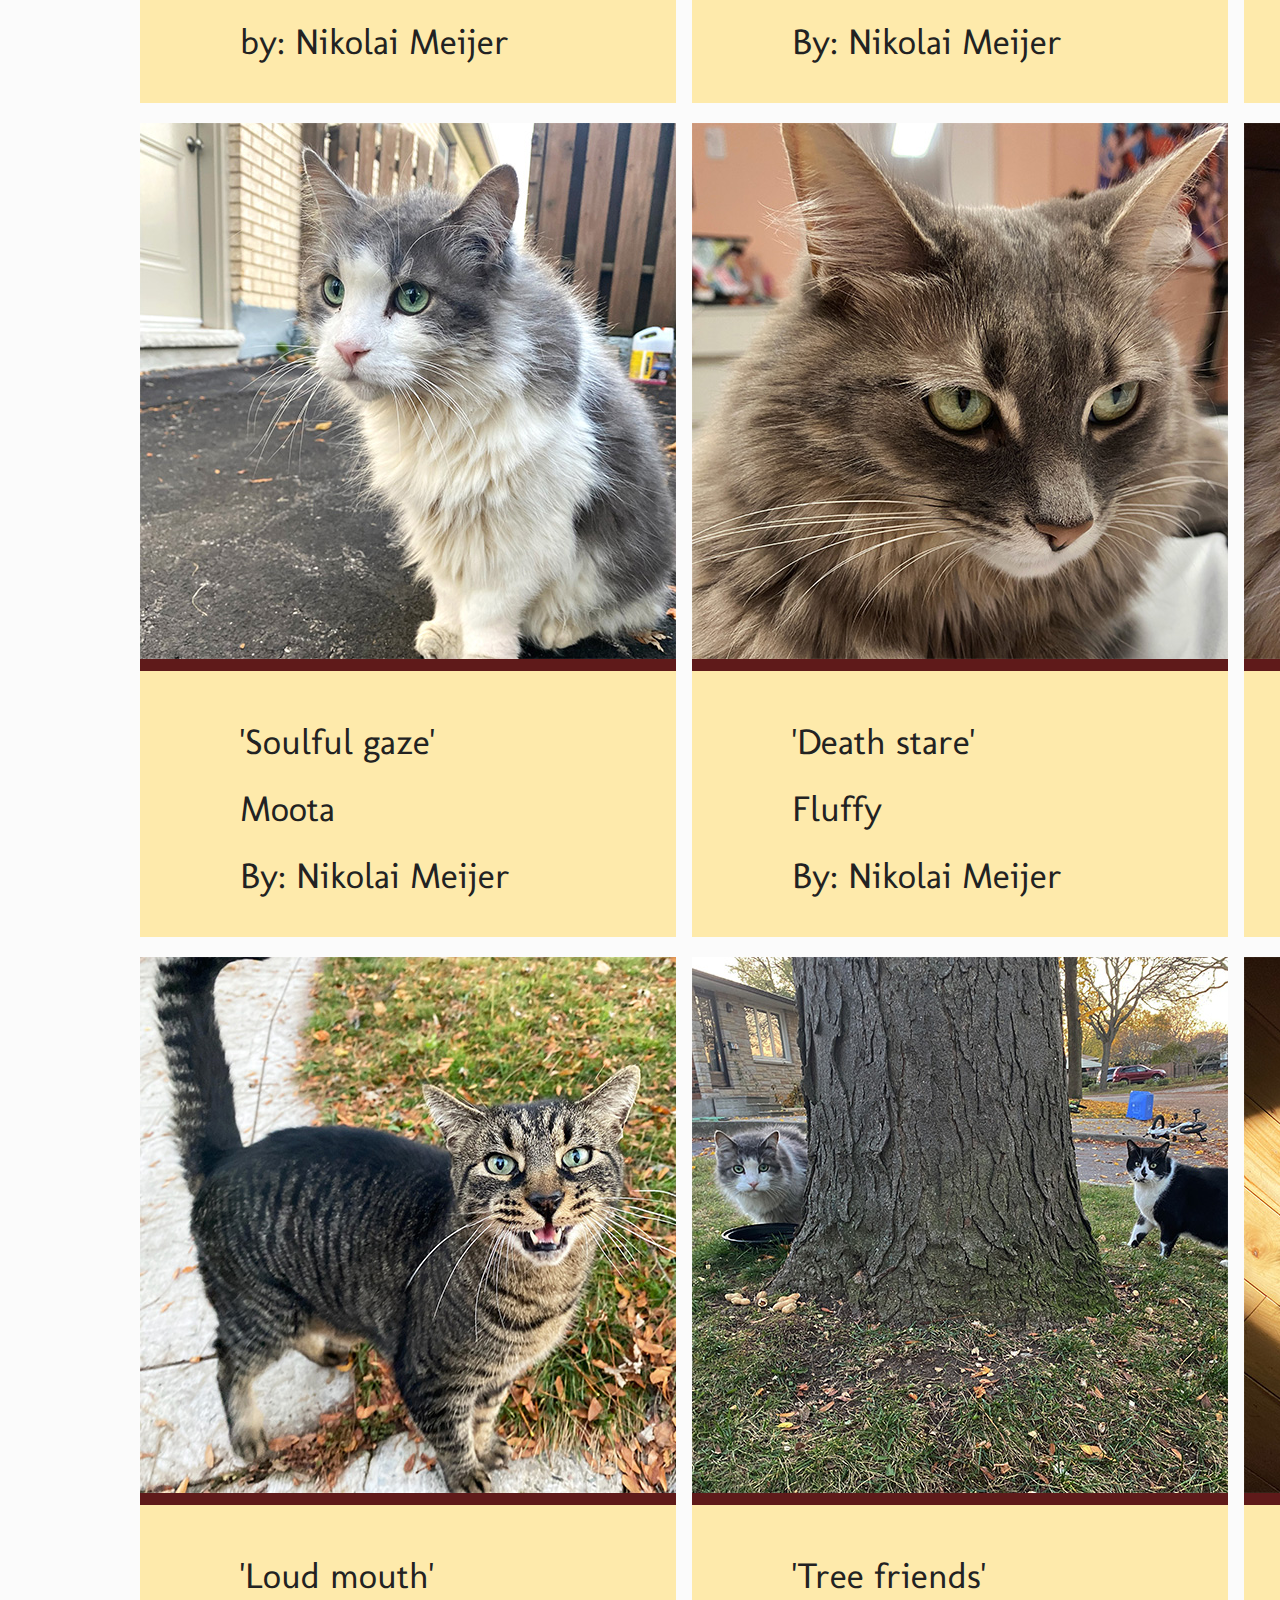
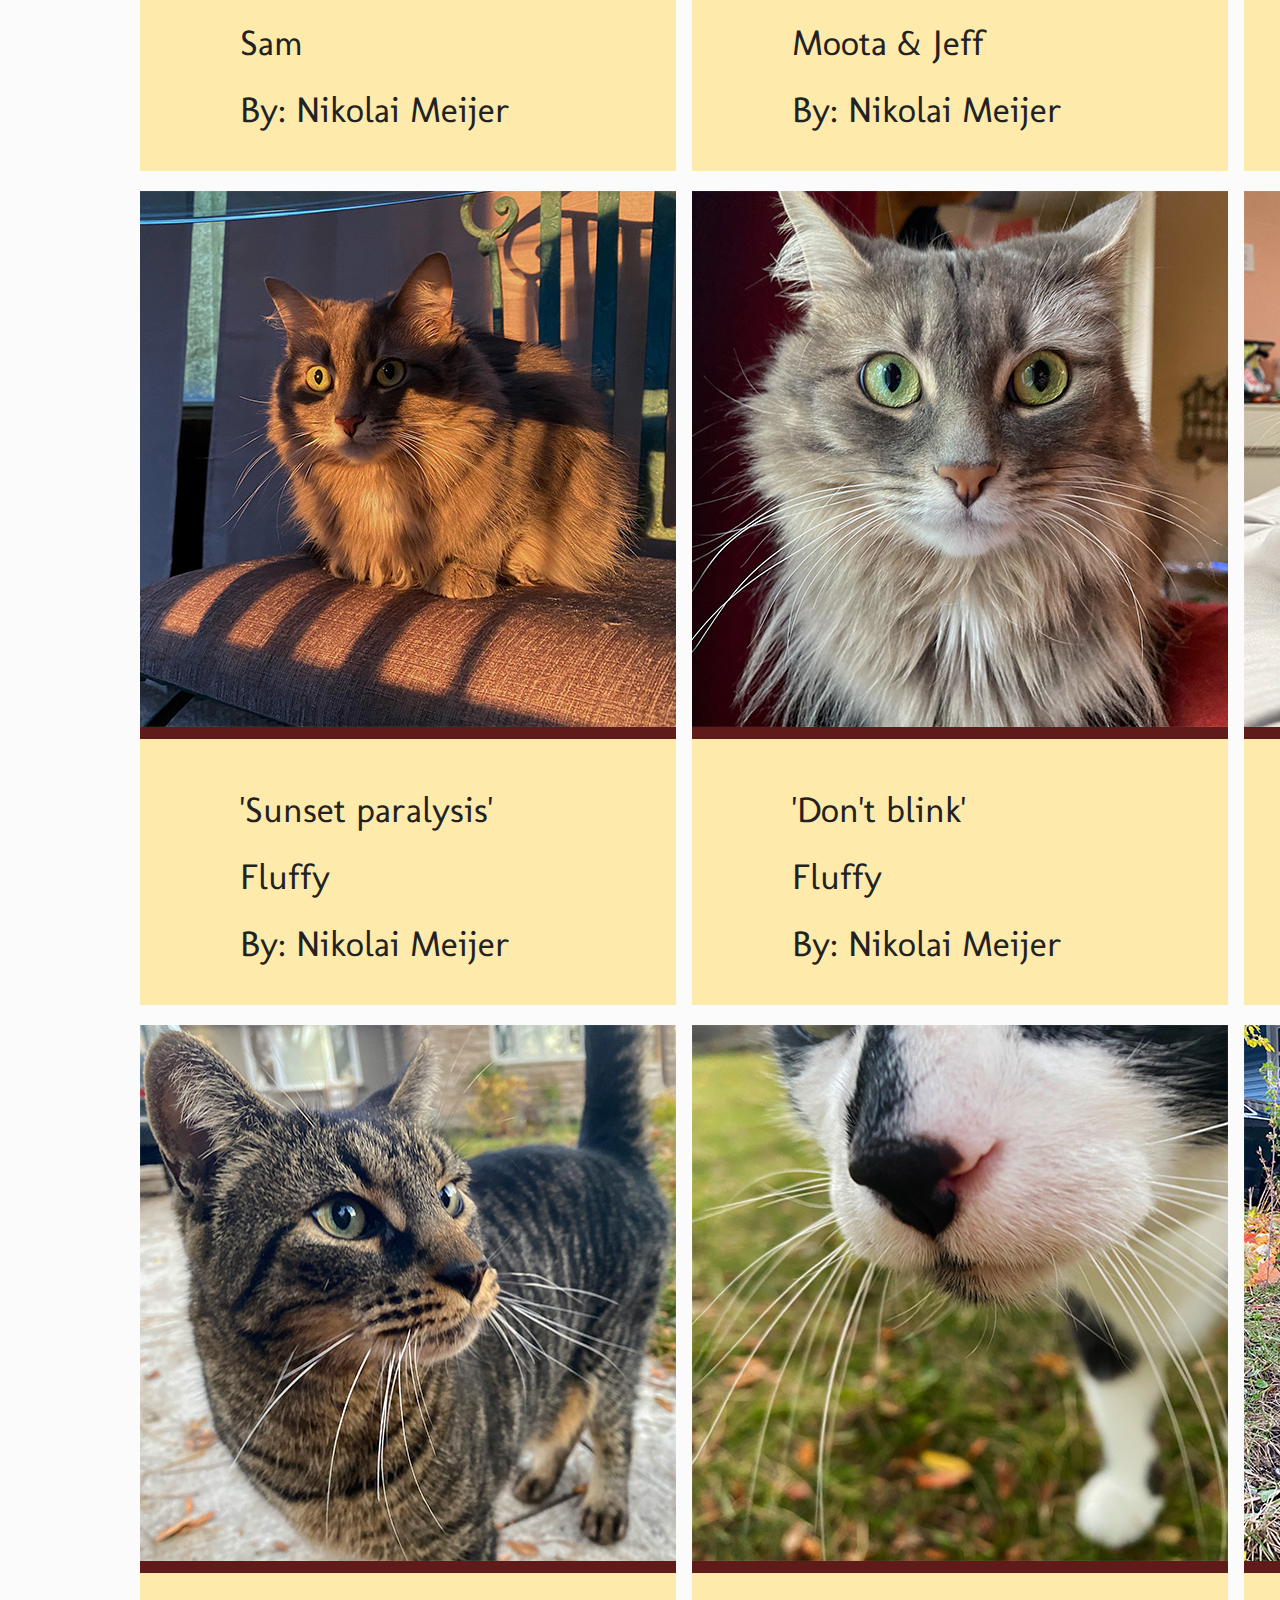
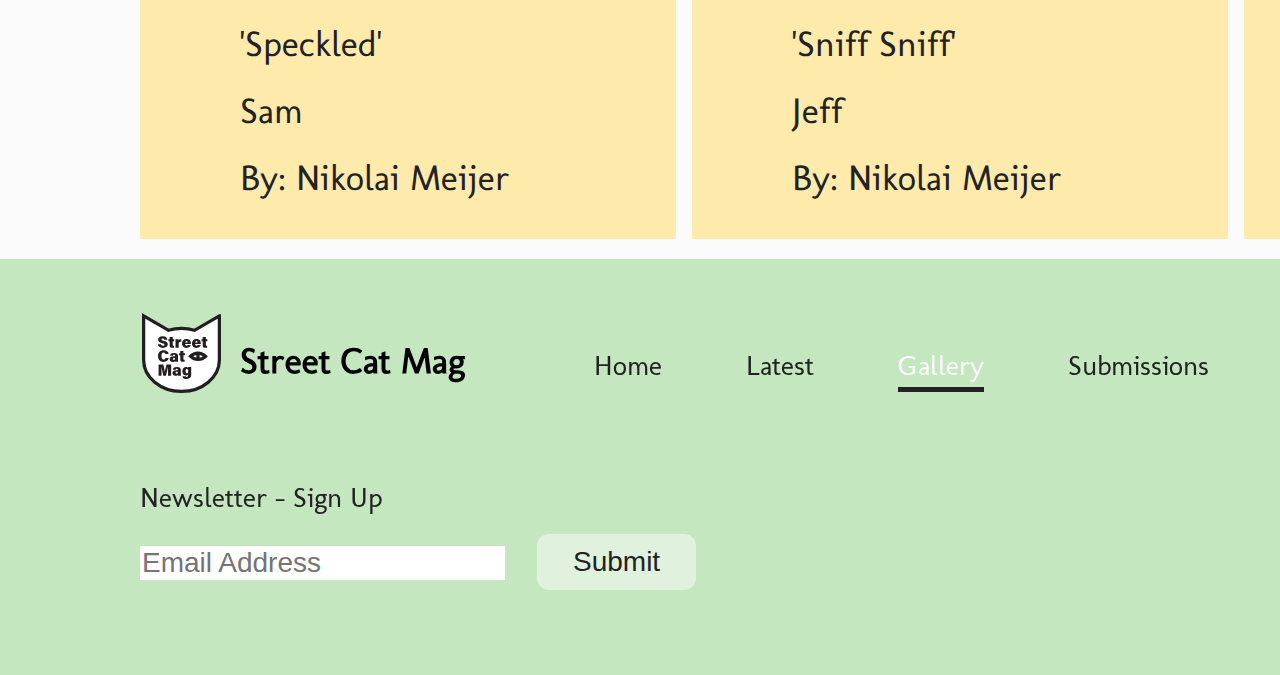
==== commit 9b9117b1: "Merge pull request #10 from nikmeijer/dev.mjr.finalchanges" ====
--- a/gallery.html
+++ b/gallery.html
@@ -65,8 +65,8 @@
                 <h2 class="hidden">Hero Banner</h2>
                 <article class="grid-con">
                     <div id="gallery-text">
-                        <h2>Cat Photo of the Year 2022 voting now open!</h2>
-                        <p>This year we are hosting our first ever Cat Photo of the Year awards. We're asking YOU to vote for your favourite cats featured by us this year! Deadline December 5, 2022, 17:00</p>
+                        <h2>Cat Photo of the Year 2022 winners announced!</h2>
+                        <p>This year we hosted our first ever annual Cat Photo of the Year awards. We asked you to vote for your favourite cats we featured in 2022, and the results are in!</p>
                     </div>
                     <div id="gallery-controls">
                         <span class="dot"></span>
